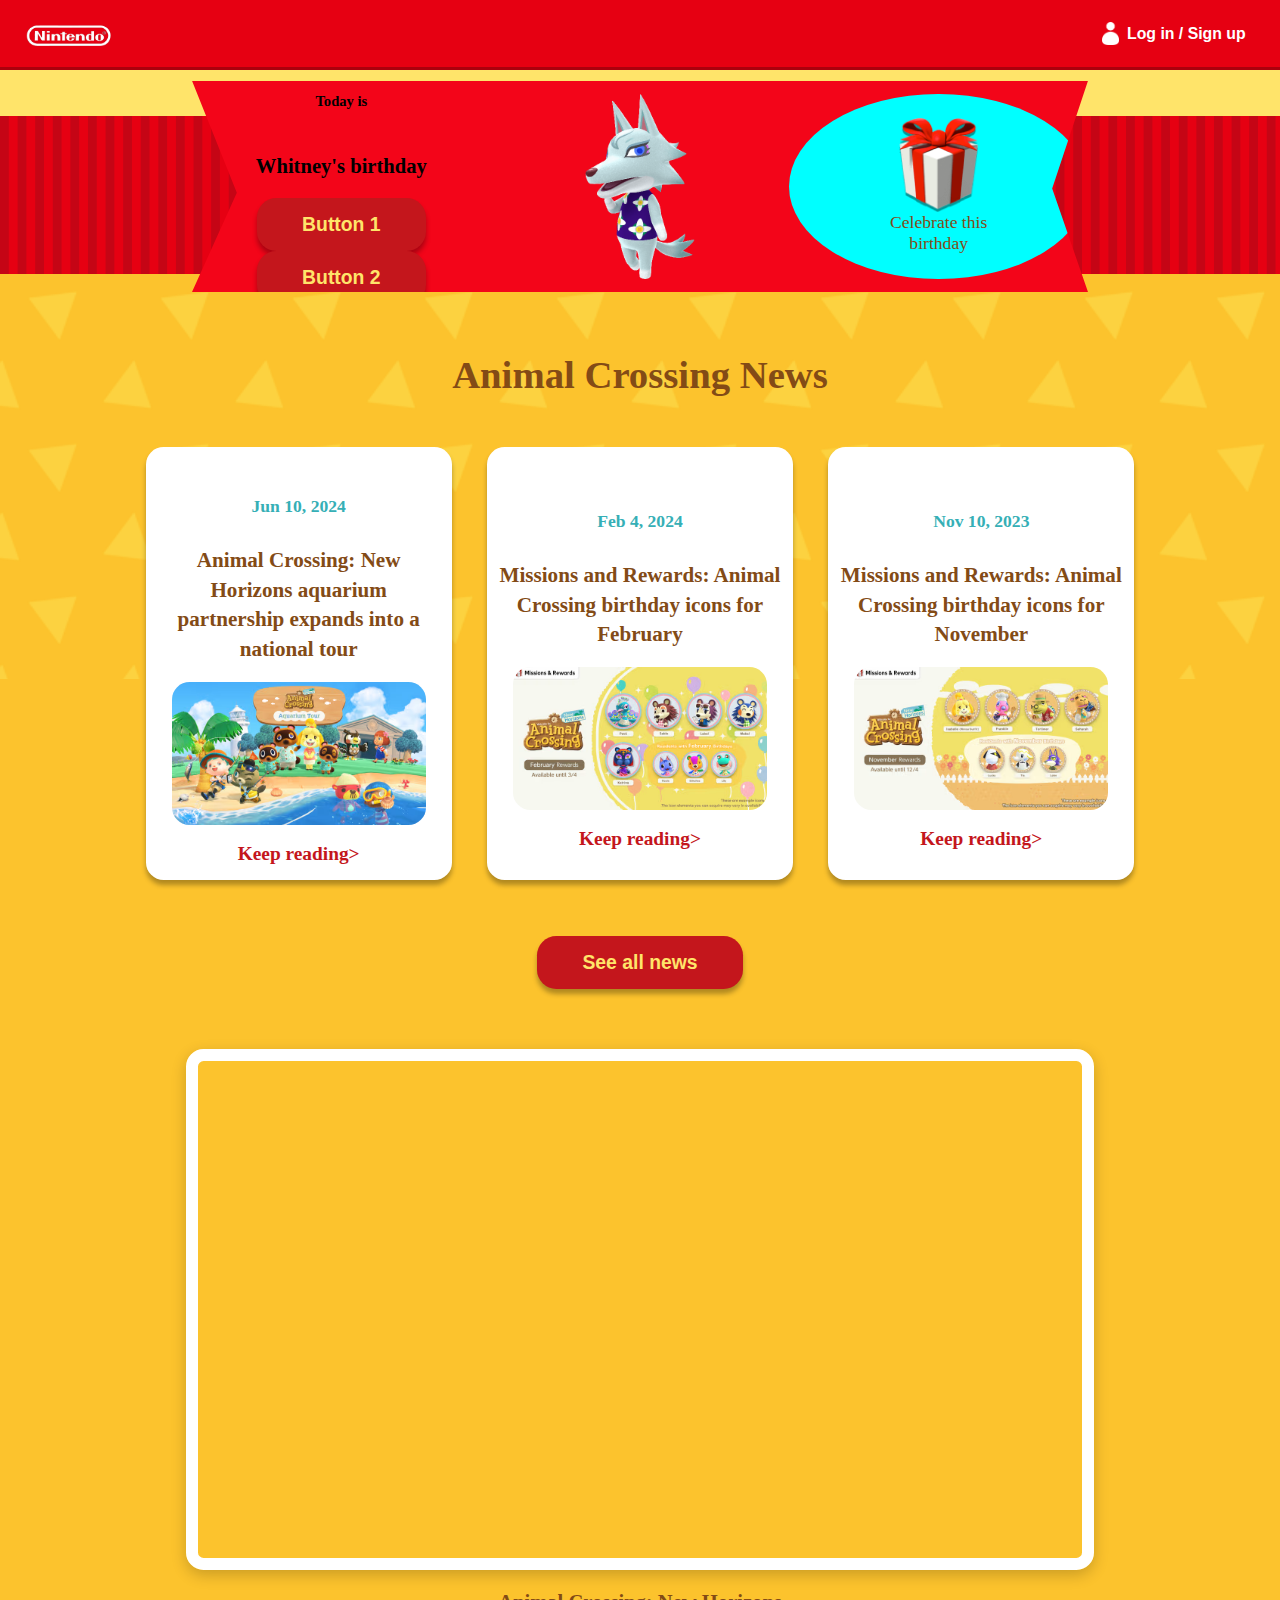
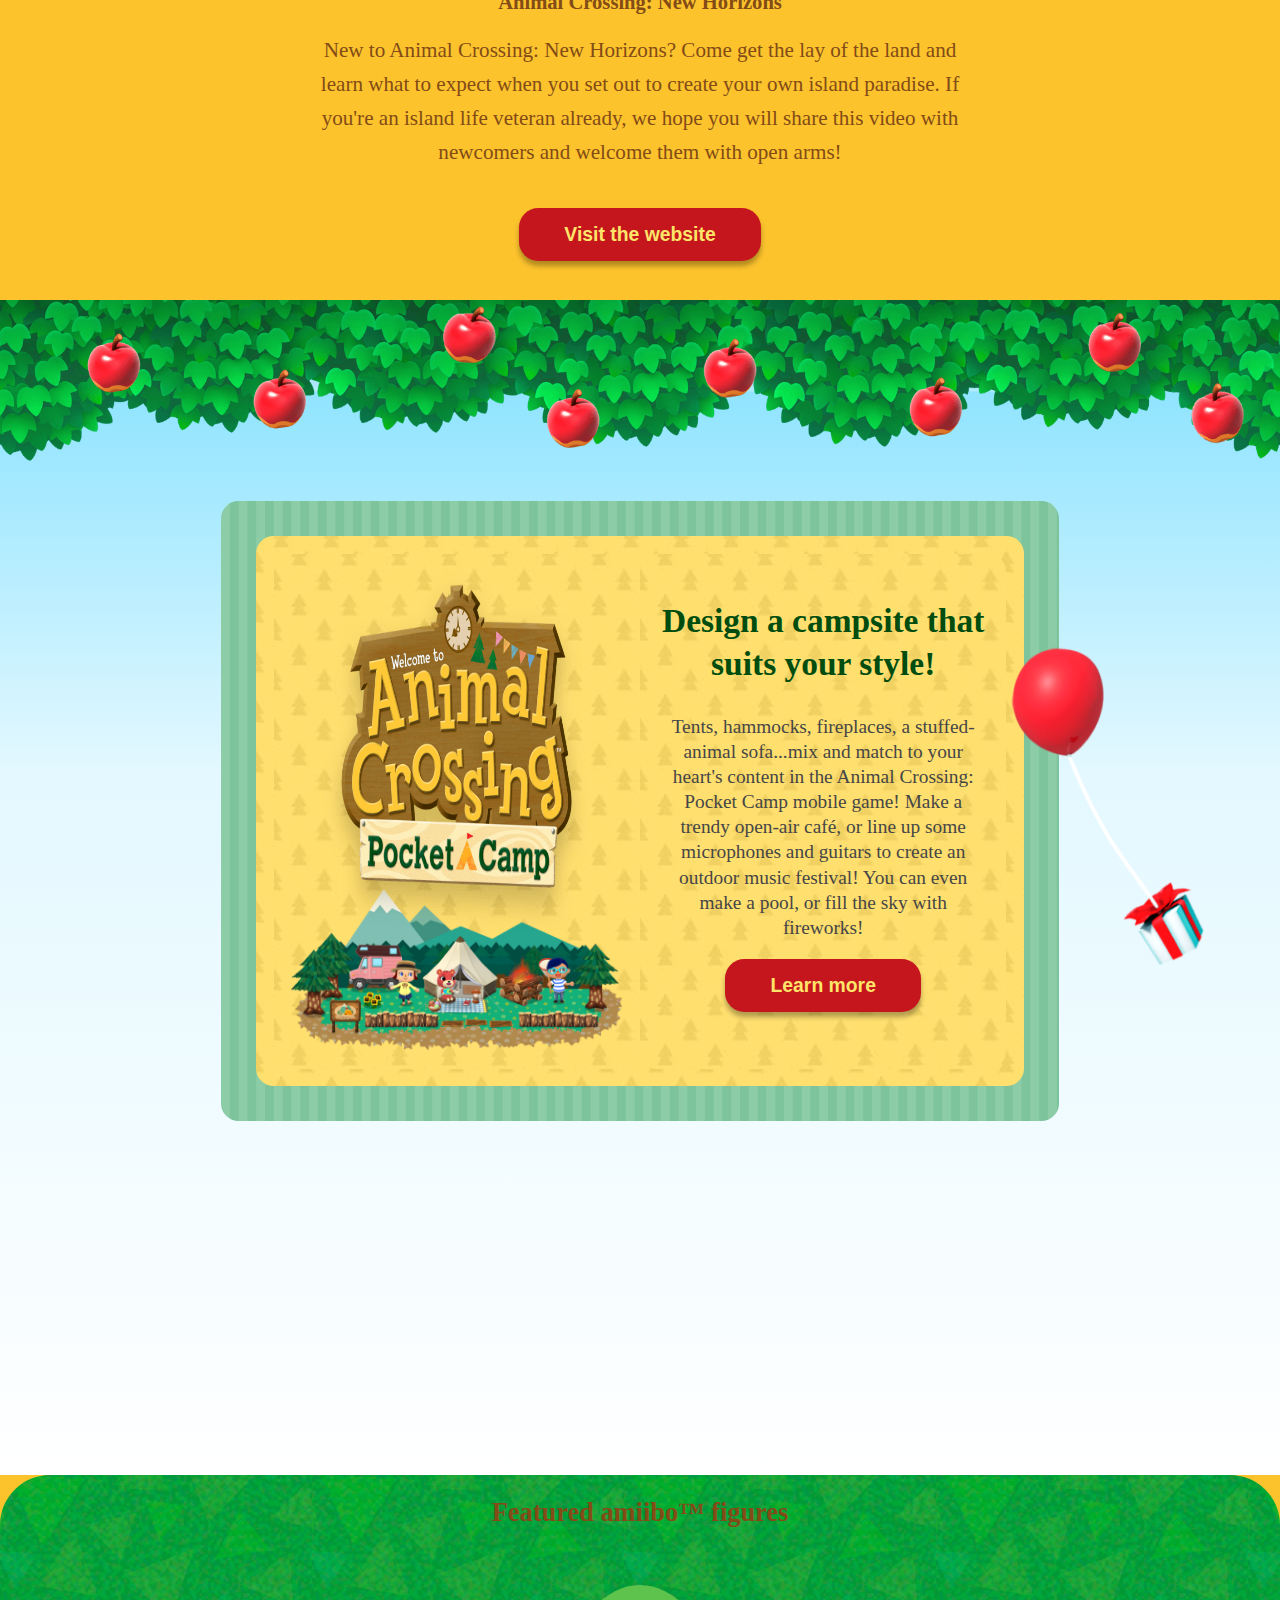
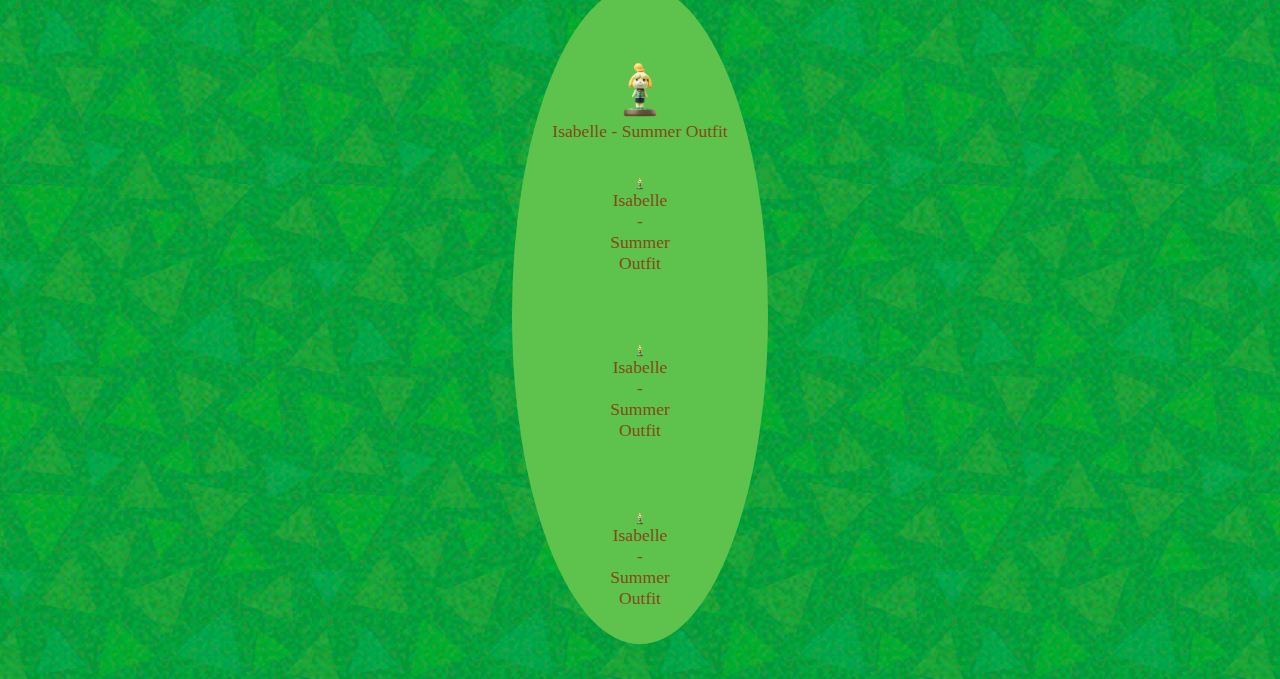
==== index.html @ 44de406f "d" ====
<!DOCTYPE html>
<html lang="en">
  <head>
    <meta charset="UTF-8" />
    <meta http-equiv="X-UA-Compatible" content="IE=edge" />
    <meta name="viewport" content="width=device-width, initial-scale=1.0" />
    <link rel="stylesheet" href="style.css" />
    <title>Animal Crossing</title>
  </head>
  <body>
    <header>
      <nav>
        <img src="Images/Nintendo-logo-white.png" alt="Nintendo logo" />
        <section>
          <img src="Images/profile.png" alt="Profile icon" />
          <a href="#">Log in / Sign up</a>
        </section>
      </nav>

      <div>
        <p>REDUCE MOTION</p>
      </div>
      <img src="Images/backgroundImage.png" alt="" />
    </header>
    <main>
      <section>
        <article>
          <section>
            <h5>Today is</h5>
            <h3>Whitney's birthday</h3>
            <div>
              <button>Button 1</button>
              <button>Button 2</button>
            </div>
          </section>
          <section>
            <img src="Images/wolfImage.png" alt="" />
          </section>
          <section>
            <img src="Images/birthday-giftbox_2x.png" alt="" />
            <p>Celebrate this birthday</p>
          </section>
        </article>
      </section>

      
      <section>
        <div><h2>Animal Crossing News</h2></div>
        <div>
          <article>
            <h5>Jun 10, 2024</h5>
            <p>Animal Crossing: New Horizons aquarium partnership expands into a national tour</p>
            <img src="Images/Aquarium.png" alt="" />
            <a href="#">Keep reading></a>
          </article>
          <article>
            <h5>Feb 4, 2024</h5>
            <p>Missions and Rewards: Animal Crossing birthday icons for February</p>
            <img src="Images/Missions_Rewards-Icons.png" alt="" />
            <a href="#">Keep reading></a>
          </article>
          <article>
            <h5>Nov 10, 2023</h5>
            <p>Missions and Rewards: Animal Crossing birthday icons for November</p>
            <img src="Images/MissionsRewards2.png" alt="" />
            <a href="#">Keep reading></a>
          </article>
        </div>
        <button>See all news</button>
      </section>

      <section>
        <iframe

          src="https://www.youtube.com/embed/TepsG9MkgHo"

        ></iframe>
        <h3>Animal Crossing: New Horizons</h3>
        <p>New to Animal Crossing: New Horizons? Come get the lay of the land and learn what to expect when you set out to create your own island paradise. If you're an island life veteran already, we hope you will share this video with newcomers and welcome them with open arms!</p>
        <button>Visit the website</button>
      </section>

      <section>
        <img src="Images/apple-border-top_2x.png" alt="">
        <article>
          <div>
            <div>
              <img src="Images/pocket-camp-logo-2x.png" alt="">
              <img src="Images/pocket-camp-art-2x.png" alt="">
            </div>
            <div>
              <h2>Design a campsite that suits your style!</h2>
              <p>Tents, hammocks, fireplaces, a stuffed-animal sofa...mix and match to your heart's content in the Animal Crossing: Pocket Camp mobile game! Make a trendy open-air café, or line up some microphones and guitars to create an outdoor music festival! You can even make a pool, or fill the sky with fireworks!</p>
              <button>Learn more</button>
            </div> 
          </div>
        </article>
        <img src="Images/char-balloon_2x.png" alt="">
      </section>

      <section>
        <h2>Featured amiibo™ figures</h2>
        <div>
            <div></div>
            <img src="Images/amiibo-isabelle_2x.png" alt="">
            <span>Isabelle - Summer Outfit</span>
            <div>
                <img src="Images/amiibo-isabelle_2x.png" alt="">
                <span>Isabelle - Summer Outfit</span>
            </div>
            <div>
                <img src="Images/amiibo-isabelle_2x.png" alt="">
                <span>Isabelle - Summer Outfit</span>
            </div>
            <div>
                <img src="Images/amiibo-isabelle_2x.png" alt="">
                <span>Isabelle - Summer Outfit</span>
            </div>
        </div>
      </section>
    </main>
    <footer></footer>
  </body>
</html>
---- style.css ----
body {
    padding: 0;
    margin: 0;
    font-family: 'Arvo', serif;
    font-size: 1.1em;
    color: #834b16;
    background-color: #fcc32d;
}

header {
    margin: 0;
    padding: 0;
    position: relative;
}

header img {
    width: 100vw;
    height: auto;
    margin: 0;
    padding: 0;
    display: block;
    z-index: 1;
}

nav {
    background-color: rgb(230, 0, 18);
    border-bottom: solid 0.2em rgb(172, 0, 13);
    box-sizing: border-box;
    height: 4em;
    display: flex;
    justify-content: space-between;
    align-items: center;
    padding: 1.5em;
}

nav section:first-of-type {
    display: flex;
    justify-content: end;
    align-items: center;
}

nav img {
    width: 7%;
}

nav section img {
    width: 4%;
}

nav section a {
    text-decoration: none;
    font-weight: bold;
    font-family: 'Lucida Sans', 'Lucida Sans Regular', 'Lucida Grande', 'Lucida Sans Unicode', Geneva, Verdana, sans-serif;
    font-size: 0.9em;
    color: white;
    padding: 0.5em;
}

p {
    margin: 0;
    padding: 0;
}

header div {
    background-color: #FFE46A;
    padding: 0.7em;
    display: flex;
    justify-content: center;
    align-items: center;
}

main {
    margin: 0;
    padding: 0;

}

button {
    background-color: #c4161c;
    color: #ffe46a;
    border-radius: 1em;
    padding: 15px 45px;
    font-size: 1.1em;
    font-weight: bold;
    border: none;
    box-shadow: 0 5px 5px 0 rgba(0, 0, 0, 0.3);
    display: block;
    margin: 2em auto;
    text-align: center;
}

button:hover {
    background-image: linear-gradient(to right, red, orange, yellow, green, blue, indigo, violet, red);
    animation:button-rainbow 2s linear infinite;
}

@keyframes button-rainbow {
    to {
      background-position:20vw;
    }
  }

main section:nth-of-type(1) {
    height: 11em;
    background-image: linear-gradient(to right, rgb(197, 5, 21) 50%, rgb(230, 0, 18) 50%);
    background-size: 1em 100%;
    z-index: 0;
}

main>section:nth-of-type(1) article:nth-of-type(1) {
    z-index: 4;
    height: 12em;
    width: 70%;
    background-color: rgb(243, 5, 25);
    clip-path: polygon(100% 0, 96% 51%, 100% 100%, 0 100%, 5% 53%, 0 0);
    margin: -2em auto 0 auto;
    display: flex;
    justify-content: space-between;
    align-items: center;
    position: relative;

}

article section {
    display: flex;
    flex-direction: column;
    flex: 1;
    justify-content: center;
    align-items: center;
    padding: 1em;
}

article section:nth-of-type(1) {
    background: none;
    color: black;
}

main > section:nth-of-type(1) article:nth-of-type(1) section:nth-of-type(1) button:nth-of-type(1) {
    margin: 0;
    
}

main > section:nth-of-type(1) article:nth-of-type(1) section:nth-of-type(1) button:nth-of-type(2) {
    margin: 0;

}

main > section:nth-of-type(1) article:nth-of-type(1) section:nth-of-type(1) button a {
    clip-path: polygon(100% 0, 2% 50%, 100% 100%);
    background-color: #fcc32d;
}

article section img:nth-child(1) {
    width: 70%;
    z-index: 255;
}

article section>img[src="Images/birthday-giftbox_2x.png"] {
    width: 30%;
    z-index: 6;
}

article section:has(> img[src="Images/birthday-giftbox_2x.png"]) {
    width: 10%;
    height: 150px;
    border-radius: 100%;
    background-color: aqua;
    display: flex;
    justify-content: center;
    align-items: center;
    padding: -4em 0 -1em 0;
}

article section>p {
    width: 40%;
    text-align: center;
}

main>section:nth-of-type(2) {
    background-image: url(Images/triangles-yellow.png);
    height: 23em;
    background-size: 15em;
    top: 0;
    width: 100%;
    background-color: #fcc32d;
    z-index: 7;
}

main>section:nth-of-type(2) h2 {
    margin-top: 0;
    padding-top: 2em;
    font-size: 2.2em;
    font-weight: bolder;
    display: flex;
    justify-content: center;
}


main>section:nth-of-type(2)>div:nth-of-type(2) {
    display: flex;
    flex-direction: row;
    justify-content: space-between;
    padding: 0 10%;
    width: 80%;
    z-index: 5;
    align-items: stretch;
}

main>section:nth-of-type(2)>div:nth-of-type(2) article {
    background-color: white;
    display: flex;
    flex-direction: column;
    justify-content: center;
    align-items: center;
    text-align: center;
    border-radius: 1em;
    padding: 20px 12px 15px;
    margin: 1em;
    width: 30%;
    flex-grow: 1;
    box-shadow: 0 5px 5px 0 rgba(0, 0, 0, 0.3);

}

main>section:nth-of-type(2)>div:nth-of-type(2) article h5 {
    color: #36afb6;
    font-size: 1em;
}

main>section:nth-of-type(2)>div:nth-of-type(2) article p {
    font-size: 1.2em;
    line-height: 1.4;
    font-weight: bolder;
}

main>section:nth-of-type(2)>div:nth-of-type(2) article img {
    border-radius: 1em;
    margin: 1em;
    width: 90%;
}

main>section:nth-of-type(2)>div:nth-of-type(2) article a {
    text-decoration: none;
    color: #c4161c;
    font-size: 1.1em;
    font-weight: bold;
}

main>section:nth-of-type(2)>div:nth-of-type(2) article:hover {
    outline: 0.3em solid #c4161c;
    transform: scale(1.05);
}

main>section:nth-of-type(3) {
    display: flex;
    margin: 21em auto 0 auto;
    text-align: center;
    flex-direction: column;
    align-items: center;
    width: 52%;
}


iframe {
    display: block;
    box-shadow: 0px 5px 15px rgba(0, 0, 0, 0.2);
    border: 0.7em solid white;
    border-radius: 1em;
    width: 50.2em;
    height: 28.25em;
}

main>section:nth-of-type(3) p {
    font-size: 1.2em;
    line-height: 1.6;
}



img[src="Images/apple-border-top_2x.png"] {

    width: 100%;
    height: auto;
}

main>section:nth-of-type(4) {
    position: relative;
    background: rgb(124,223,255);
    background: linear-gradient(rgba(124,223,255,1) 0%, rgba(227,248,255,1)40%, rgba(255,255,255,1) 100%);
}


main>section:nth-of-type(4) article {
    display: flex;
    width: 60%; 
    background-image: linear-gradient(to right, #8ccca6 50%, #7dc49c 50%);
    background-size: 1em;
    align-items: center;
    margin: 2em auto; 
    padding: 2em; 
    border-radius: 1em; 
    z-index: 3;
}


main>section:nth-of-type(4) article img:nth-of-type(1) {
    width: 80%;
    height: 80%;
    z-index: 7;
}

main>section:nth-of-type(4) article img:nth-of-type(2) {
    margin-top: -2.5em;
    width: 100%;
    z-index: 5;
}

main>section:nth-of-type(4) article div {
    display: flex; 
    justify-content: space-between;
    background-image: url(Images/pattern-trees.jpg);
    width: 99.5%;
    border-radius: 1em;
    padding: 1em;
    
}

main>section:nth-of-type(4) article div > div {
    display: flex; 
    flex-direction: column; 
    justify-content: center; 
    align-items: center;
    width: 48%; 
    padding: 1em;
    text-align: center;
    line-height: 1.3;
}


main>section:nth-of-type(4) article div button {
    margin-top: 1em; 
}

main>section:nth-of-type(4) article div h2 {
    color: #004d0f;
    font-size: 1.9em;
    font-weight: 1200;
}

main>section:nth-of-type(4) article div p {
    color: #464646;
    font-size: 1.1em;
}

img[src="Images/char-balloon_2x.png"] {
    width: 15%;
    display: block;
    margin-left: auto; 
    transform: translateX(-40%) translateY(-160%); 
    z-index: 255;
}


main>section:nth-of-type(5) {
    background-image: url(Images/green-triangles.png);
    border-top-left-radius: 50px;
    border-top-right-radius: 50px;
    background-color: #01A623;
    display: flex;
    flex-direction: column;
    align-items: center;
    text-align: center;
    
}

main > section:nth-of-type(5) img {
    width: 20%; 
}


main>section:nth-of-type(5) div {
    display: flex;
    flex-direction: row;
    margin: 2em;
}

main>section:nth-of-type(5) div  {
    display: flex;
    flex-direction: column;
    background-color: #5ec34d;
    align-items: center;
    border-radius: 100%;
    padding: -20em;
    width: 20%;
}

main>section:nth-of-type(5) > div:nth-of-type(2) {
    background-color: #5ec34d;
    width: 20%;
}
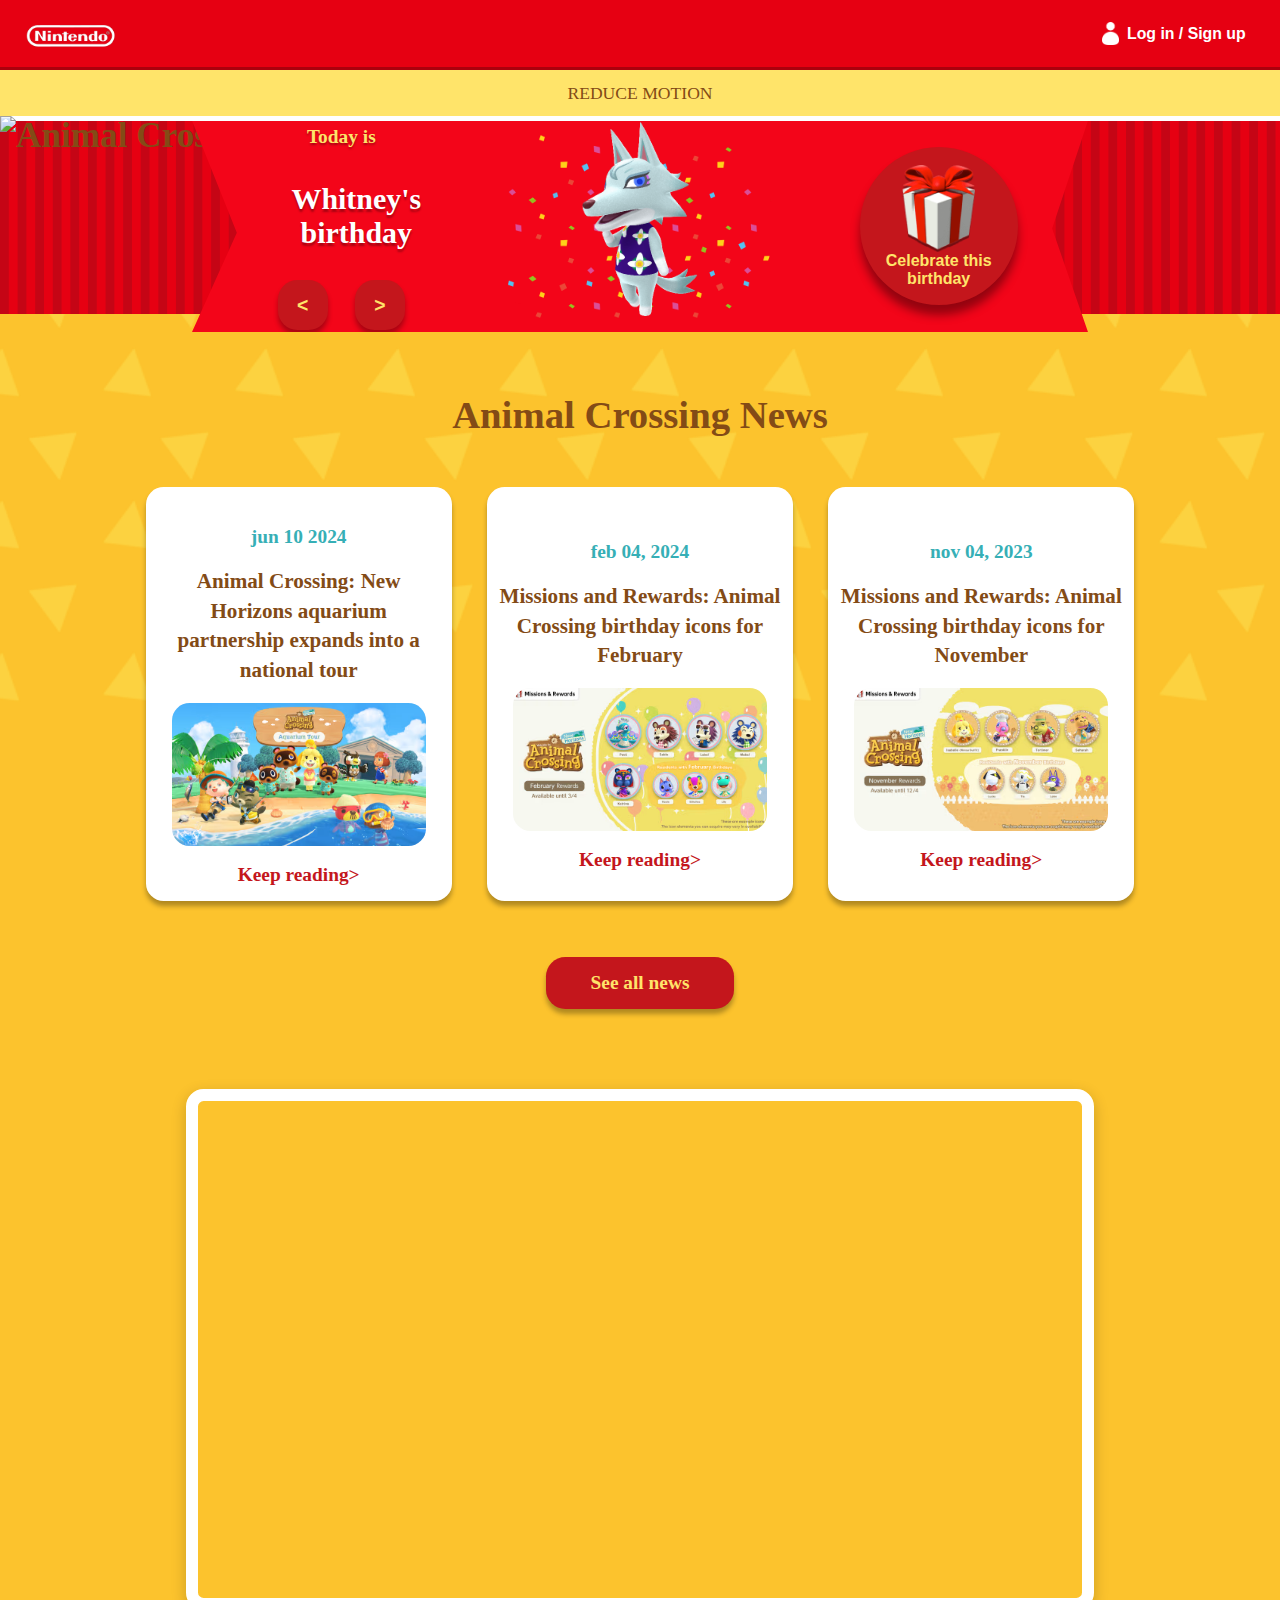
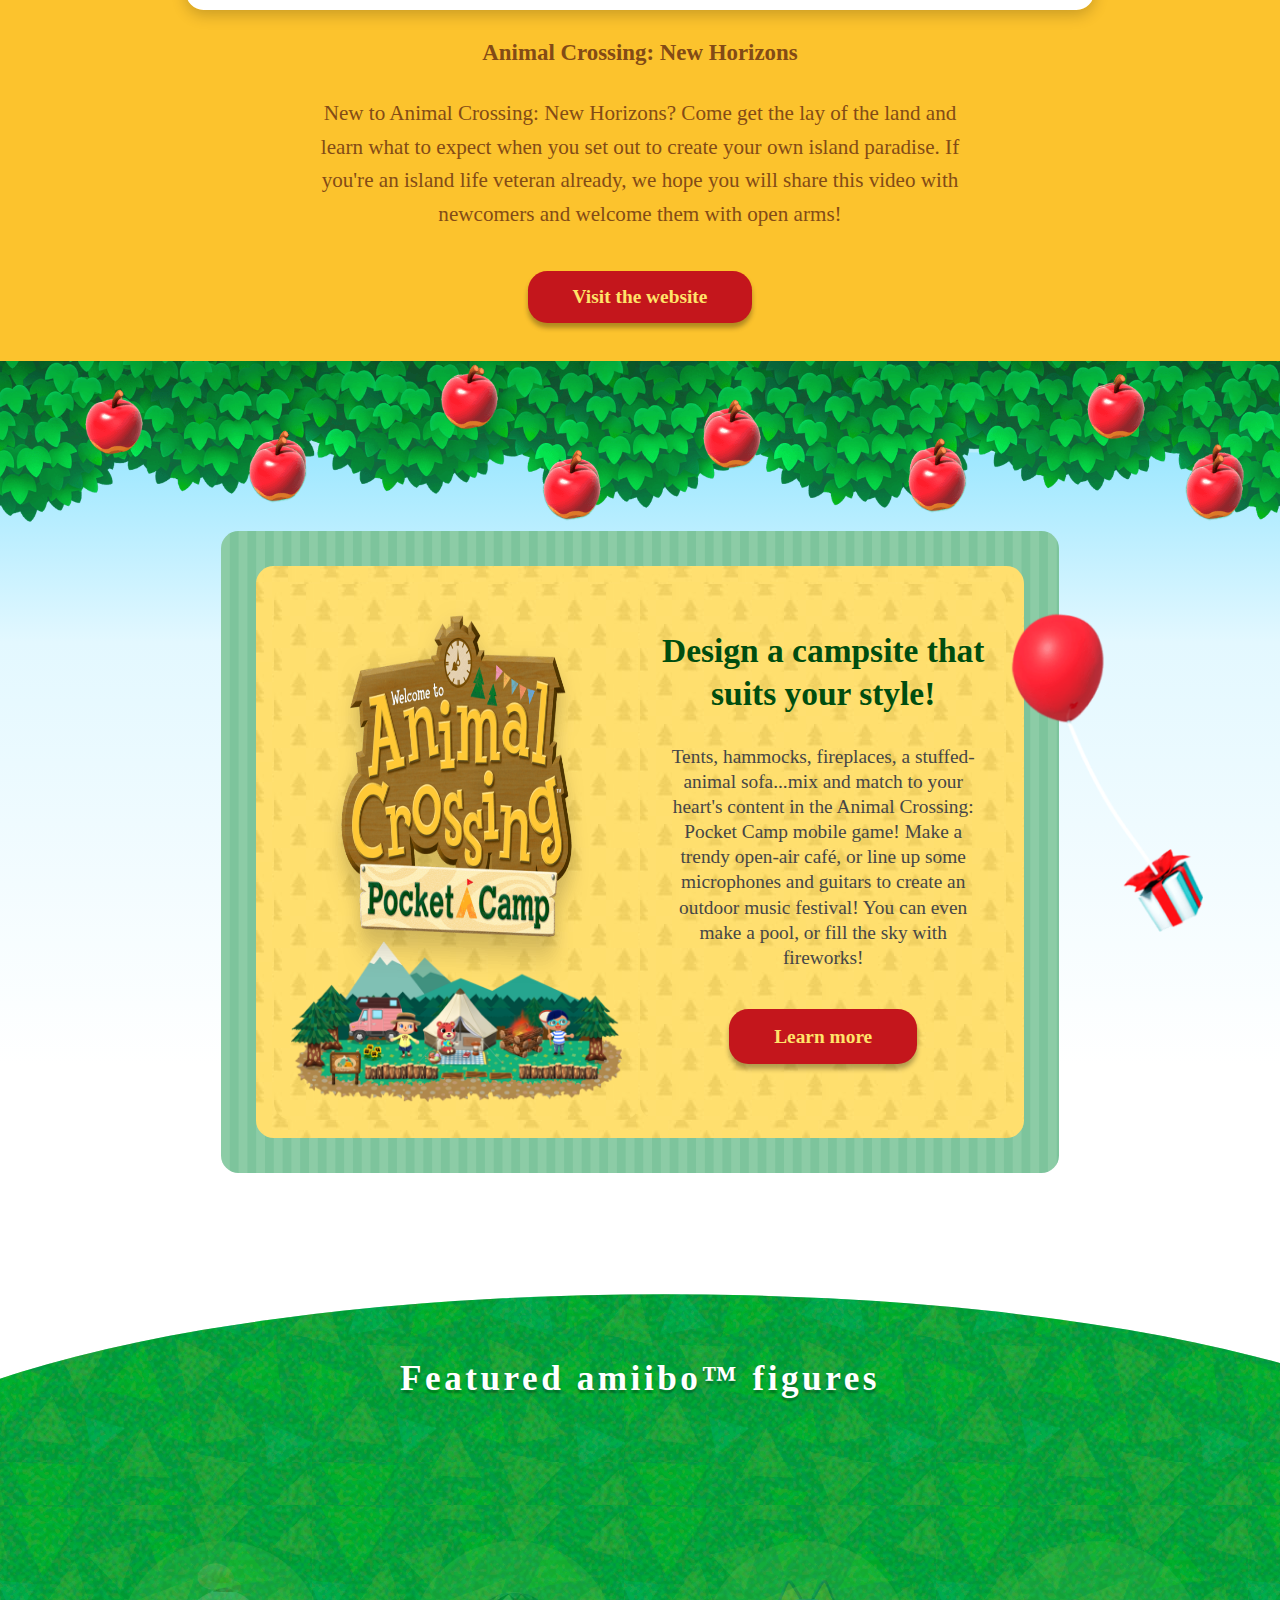
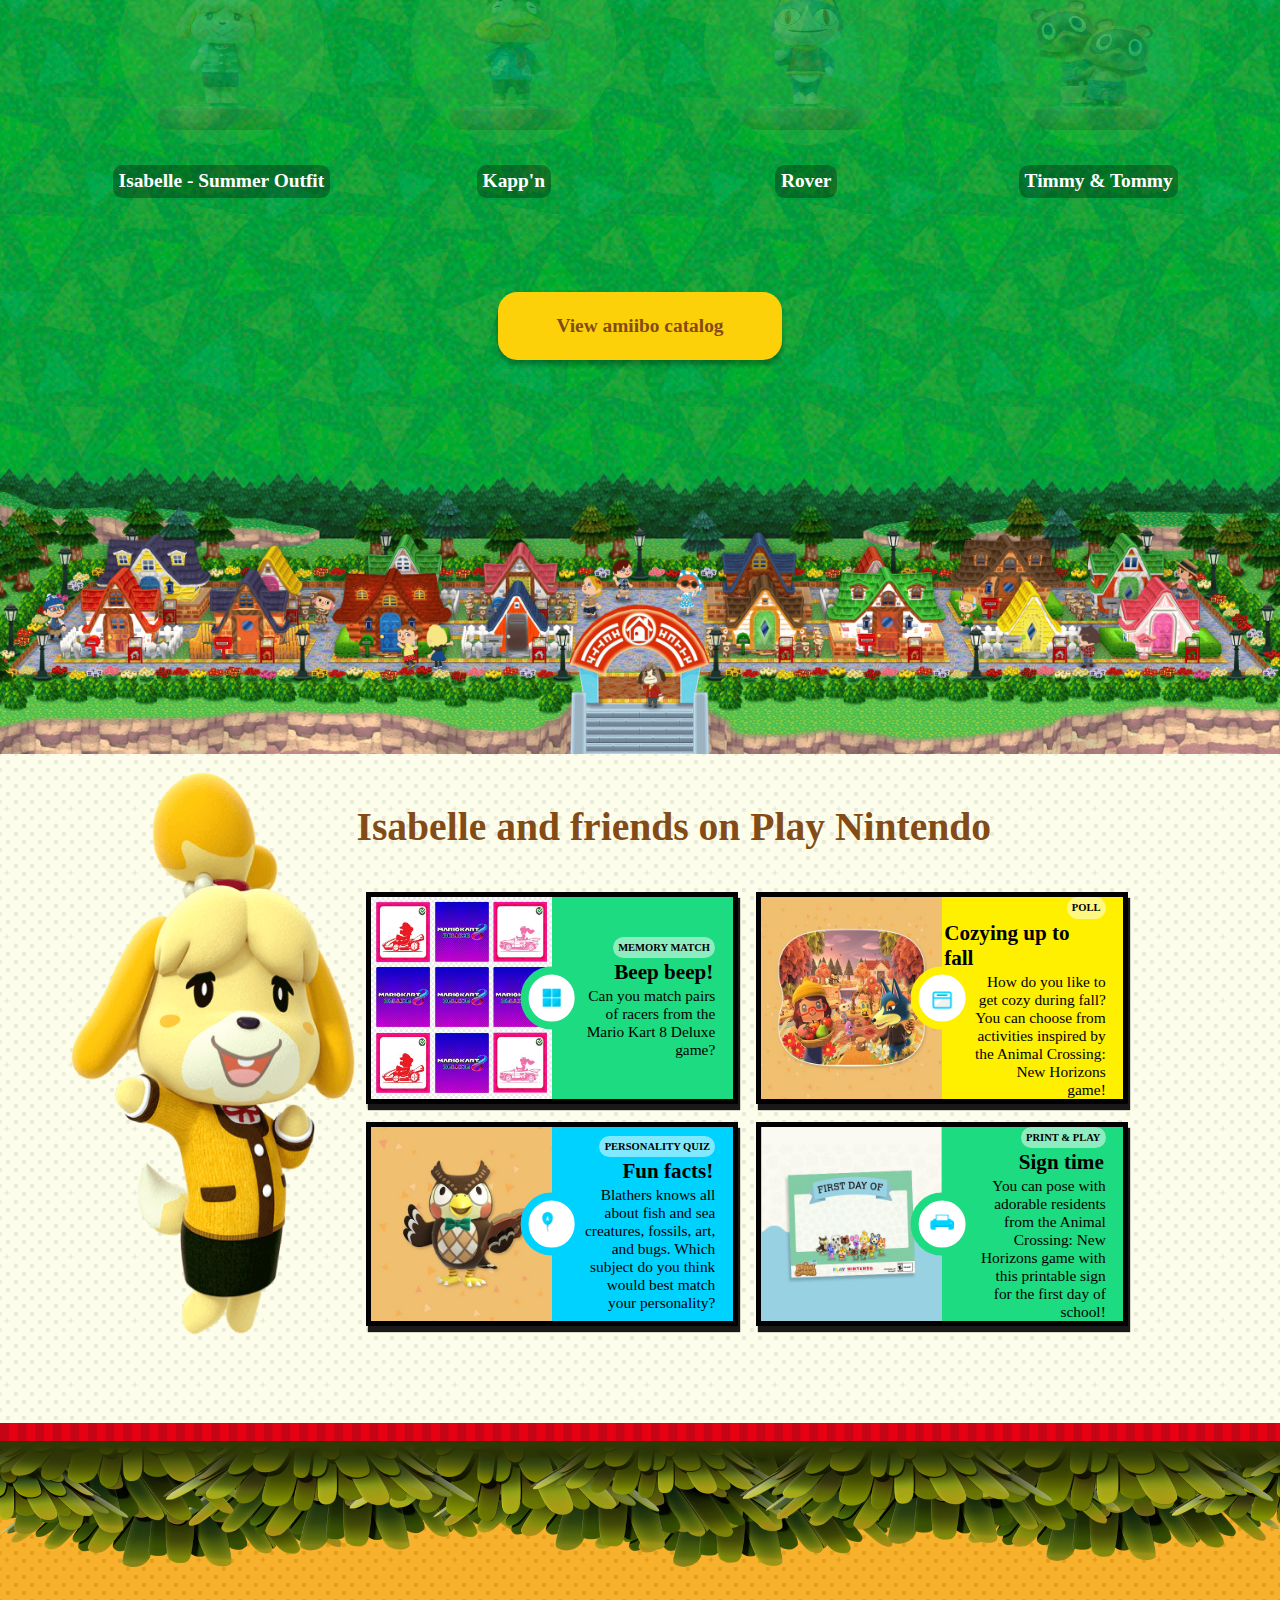
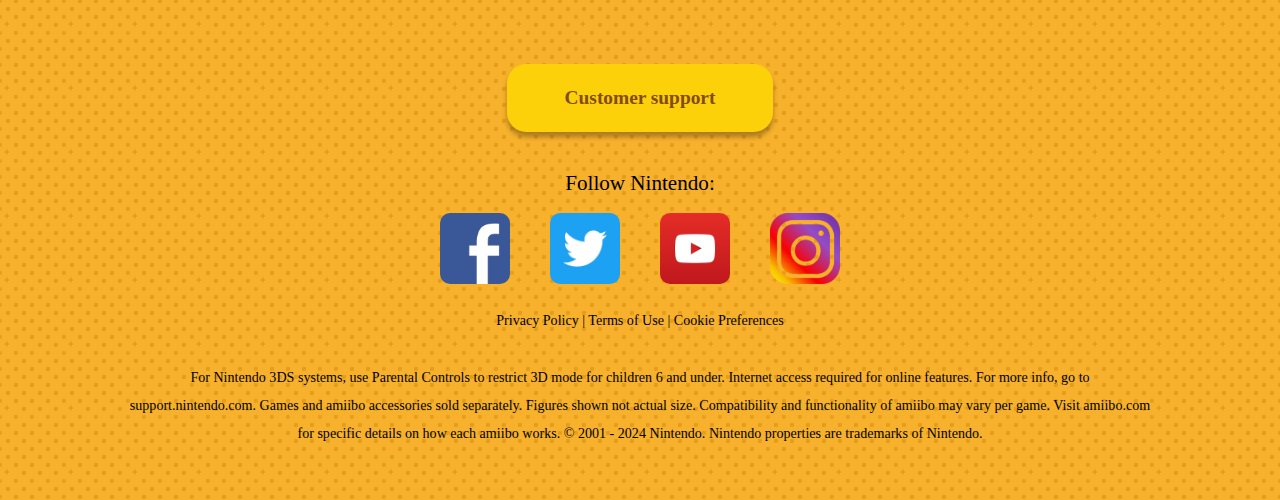
==== commit ebd17083: "s" ====
--- a/index.html
+++ b/index.html
@@ -7,21 +7,22 @@
     <link rel="stylesheet" href="style.css" />
     <title>Animal Crossing</title>
   </head>
-  <body>
+  <body class="home">
     <header>
       <nav>
-        <img src="Images/Nintendo-logo-white.png" alt="Nintendo logo" />
+        <img src="Images/Nintendo-logo-white.png" alt="Nintendo logo in wit" />
         <section>
-          <img src="Images/profile.png" alt="Profile icon" />
-          <a href="#">Log in / Sign up</a>
+          <img src="Images/profile.png" alt="Profielicoon" />
+          <a href="news.html">Log in / Sign up</a>
         </section>
       </nav>
 
       <div>
         <p>REDUCE MOTION</p>
       </div>
-      <img src="Images/backgroundImage.png" alt="" />
+      <h1><img src="Images/backgroundImage.png" alt="Animal Crossing" /></h1>
     </header>
+
     <main>
       <section>
         <article>
@@ -29,96 +30,300 @@
             <h5>Today is</h5>
             <h3>Whitney's birthday</h3>
             <div>
-              <button>Button 1</button>
-              <button>Button 2</button>
+              <button>&lt;</button>
+              <button>></button>
             </div>
           </section>
           <section>
-            <img src="Images/wolfImage.png" alt="" />
+            <img src="Images/confetti_2x.png" alt="Feestconfetti" />
+            <img src="Images/wolfImage.png" alt="Afbeelding van een wolf" />
           </section>
+
           <section>
-            <img src="Images/birthday-giftbox_2x.png" alt="" />
-            <p>Celebrate this birthday</p>
+            <button
+              onclick="document.getElementById('confetti').style.display='block';"
+            >
+              <img src="Images/birthday-giftbox_2x.png" alt="" />
+              <span>Celebrate this birthday</span>
+            </button>
           </section>
         </article>
       </section>
 
-      
+      <div id="confetti">
+        <img src="Images/confetti_2x.png" alt="Feestconfetti" />
+      </div>
+
       <section>
         <div><h2>Animal Crossing News</h2></div>
         <div>
           <article>
-            <h5>Jun 10, 2024</h5>
-            <p>Animal Crossing: New Horizons aquarium partnership expands into a national tour</p>
-            <img src="Images/Aquarium.png" alt="" />
-            <a href="#">Keep reading></a>
+            <time datetime="2024-06-10">jun 10 2024</time>
+            <p>
+              Animal Crossing: New Horizons aquarium partnership expands into a
+              national tour
+            </p>
+            <img
+              src="Images/Aquarium.png"
+              alt="Afbeelding van het Animal Crossing aquarium"
+            />
+            <a href="news.html" aria-label="lees meer over">Keep reading></a>
           </article>
           <article>
-            <h5>Feb 4, 2024</h5>
-            <p>Missions and Rewards: Animal Crossing birthday icons for February</p>
-            <img src="Images/Missions_Rewards-Icons.png" alt="" />
-            <a href="#">Keep reading></a>
+            <time datetime="2024-02-04">feb 04, 2024</time>
+            <p>
+              Missions and Rewards: Animal Crossing birthday icons for February
+            </p>
+            <img
+              src="Images/Missions_Rewards-Icons.png"
+              alt="Animal Crossing verjaardagspictogrammen voor februari"
+            />
+            <a href="news.html">Keep reading></a>
           </article>
           <article>
-            <h5>Nov 10, 2023</h5>
-            <p>Missions and Rewards: Animal Crossing birthday icons for November</p>
-            <img src="Images/MissionsRewards2.png" alt="" />
-            <a href="#">Keep reading></a>
+            <time datetime="2023-11-04">nov 04, 2023</time>
+            <p>
+              Missions and Rewards: Animal Crossing birthday icons for November
+            </p>
+            <img
+              src="Images/MissionsRewards2.png"
+              alt="Animal Crossing verjaardagspictogrammen voor november"
+            />
+            <a href="news.html">Keep reading></a>
           </article>
         </div>
-        <button>See all news</button>
-      </section>
-
-      <section>
-        <iframe
-
-          src="https://www.youtube.com/embed/TepsG9MkgHo"
-
-        ></iframe>
-        <h3>Animal Crossing: New Horizons</h3>
-        <p>New to Animal Crossing: New Horizons? Come get the lay of the land and learn what to expect when you set out to create your own island paradise. If you're an island life veteran already, we hope you will share this video with newcomers and welcome them with open arms!</p>
-        <button>Visit the website</button>
-      </section>
-
-      <section>
-        <img src="Images/apple-border-top_2x.png" alt="">
+        <div>
+          <a href="news.html" class="button">See all news</a>
+        </div>
+      </section>
+
+      <section>
+        <article>
+          <iframe
+            src="https://www.youtube.com/embed/TepsG9MkgHo"
+            title="YouTube video over Animal Crossing: New Horizons"
+          ></iframe>
+          <h4>Animal Crossing: New Horizons</h4>
+          <p>
+            New to Animal Crossing: New Horizons? Come get the lay of the land
+            and learn what to expect when you set out to create your own island
+            paradise. If you're an island life veteran already, we hope you will
+            share this video with newcomers and welcome them with open arms!
+          </p>
+          <a href="news.html" class="button">Visit the website</a>
+        </article>
+      </section>
+
+      <div></div>
+
+      <section>
+        <div>
+          <img
+            src="Images/apple-border-top_2x.png"
+            alt="Afbeelding van appels"
+          />
+          <img src="Images/apple_2.png" alt="Afbeelding van appels" />
+          <img src="Images/apple_2.png" alt="Afbeelding van appels" />
+          <img src="Images/apple_2.png" alt="Afbeelding van appels" />
+          <img src="Images/apple_2.png" alt="Afbeelding van appels" />
+          <img src="Images/apple_2.png" alt="Afbeelding van appels" />
+          <img src="Images/apple_2.png" alt="Afbeelding van appels" />
+          <img src="Images/apple_2.png" alt="Afbeelding van appels" />
+          <img src="Images/apple_2.png" alt="Afbeelding van appels" />
+        </div>
         <article>
           <div>
             <div>
-              <img src="Images/pocket-camp-logo-2x.png" alt="">
-              <img src="Images/pocket-camp-art-2x.png" alt="">
+              <img
+                src="Images/pocket-camp-logo-2x.png"
+                alt="Pocket Camp logo"
+              />
+              <img
+                src="Images/pocket-camp-art-2x.png"
+                alt="Afbeelding van Pocket Camp met verschillende ontwerpen"
+              />
             </div>
             <div>
               <h2>Design a campsite that suits your style!</h2>
-              <p>Tents, hammocks, fireplaces, a stuffed-animal sofa...mix and match to your heart's content in the Animal Crossing: Pocket Camp mobile game! Make a trendy open-air café, or line up some microphones and guitars to create an outdoor music festival! You can even make a pool, or fill the sky with fireworks!</p>
-              <button>Learn more</button>
-            </div> 
+              <p>
+                Tents, hammocks, fireplaces, a stuffed-animal sofa...mix and
+                match to your heart's content in the Animal Crossing: Pocket
+                Camp mobile game! Make a trendy open-air café, or line up some
+                microphones and guitars to create an outdoor music festival! You
+                can even make a pool, or fill the sky with fireworks!
+              </p>
+              <a href="news.html" class="button">Learn more</a>
+            </div>
           </div>
         </article>
-        <img src="Images/char-balloon_2x.png" alt="">
-      </section>
-
-      <section>
+        <img
+          src="Images/char-balloon_2x.png"
+          alt="Afbeelding van een personage met een ballon"
+        />
+      </section>
+
+      <div></div>
+      <section>
+        <div>
+          <ul>
+            <li>
+              <img
+                src="Images/amiibo-isabelle_2x.png"
+                alt="Amiibo figuur van Isabelle in zomerkleding"
+              />
+              <span>Isabelle - Summer Outfit</span>
+            </li>
+            <li>
+              <img
+                src="Images/amiibo-kapn_2x.png"
+                alt="Amiibo figuur van Kapp'n"
+              />
+              <span>Kapp'n</span>
+            </li>
+            <li>
+              <img
+                src="Images/amiibo-rover_2x.png"
+                alt="Amiibo figuur van Rover"
+              />
+              <span>Rover</span>
+            </li>
+            <li>
+              <img
+                src="Images/amiibo-timmytommy_2x.png"
+                alt="Amiibo figuur van Timmy en Tommy"
+              />
+              <span>Timmy & Tommy</span>
+            </li>
+          </ul>
+        </div>
+
         <h2>Featured amiibo™ figures</h2>
-        <div>
-            <div></div>
-            <img src="Images/amiibo-isabelle_2x.png" alt="">
-            <span>Isabelle - Summer Outfit</span>
-            <div>
-                <img src="Images/amiibo-isabelle_2x.png" alt="">
-                <span>Isabelle - Summer Outfit</span>
-            </div>
-            <div>
-                <img src="Images/amiibo-isabelle_2x.png" alt="">
-                <span>Isabelle - Summer Outfit</span>
-            </div>
-            <div>
-                <img src="Images/amiibo-isabelle_2x.png" alt="">
-                <span>Isabelle - Summer Outfit</span>
-            </div>
+
+        <a href="news.html" class="button">View amiibo catalog</a>
+
+        <img
+          src="Images/town-footer_2x.png"
+          alt="Afbeelding van de stad footer"
+        />
+      </section>
+
+      <section>
+        <img src="Images/char-isabelle_2x.png" alt="Afbeelding van Isabelle" />
+        <div>
+          <h2>Isabelle and friends on Play Nintendo</h2>
+          <div>
+            <article>
+              <img
+                src="Images/PLAY-6590-MK8DX-MM_1x1_v02_93y2e5M.a4c39dd8.jpg"
+                alt="Afbeelding voor het spel Memory Match"
+              />
+              <img src="Images/icon-match_1.e81c618432d3.png" alt="" />
+              <div>
+                <span>MEMORY MATCH</span>
+                <h4>Beep beep!</h4>
+                <p>
+                  Can you match pairs of racers from the Mario Kart 8 Deluxe
+                  game?
+                </p>
+              </div>
+            </article>
+
+            <article>
+              <img
+                src="Images/PLAY-6588-ACNH-Fall-Poll_1x1_v01.a25bebd1.jpg"
+                alt="Afbeelding voor de poll over herfstactiviteiten"
+              />
+              <img src="Images/icon-poll_1.96a4af5f2080.png" alt="" />
+              <div>
+                <span>POLL</span>
+                <h4>Cozying up to fall</h4>
+                <p>
+                  How do you like to get cozy during fall? You can choose from
+                  activities inspired by the Animal Crossing: New Horizons game!
+                </p>
+              </div>
+            </article>
+
+            <article>
+              <img
+                src="Images/PLAY-6573-B2S2024-PQ_1x1_v01.a25bebd1.jpg"
+                alt="Afbeelding voor de persoonlijkheidsquiz"
+              />
+              <img src="Images/icon-p-quiz_1.2adb910d4fe7.png" alt="" />
+              <div>
+                <span>PERSONALITY QUIZ</span>
+                <h4>Fun facts!</h4>
+                <p>
+                  Blathers knows all about fish and sea creatures, fossils, art,
+                  and bugs. Which subject do you think would best match your
+                  personality?
+                </p>
+              </div>
+            </article>
+
+            <article>
+              <img
+                src="Images/PlayNintendo_ACNH_FirstDayofSchoolSign_1x1.a25bebd1.png"
+                alt="Afbeelding voor de printable sign voor de eerste schooldag"
+              />
+              <img src="Images/icon-print_1.88513aff49b9.png" alt="" />
+              <div>
+                <span>PRINT & PLAY</span>
+                <h4>Sign time</h4>
+                <p>
+                  You can pose with adorable residents from the Animal Crossing:
+                  New Horizons game with this printable sign for the first day
+                  of school!
+                </p>
+              </div>
+            </article>
+          </div>
         </div>
       </section>
     </main>
-    <footer></footer>
+
+    <footer>
+      <div></div>
+
+      <section>
+        <img
+          src="Images/fir-tree-border-2x.png"
+          alt="Afbeelding van een dennenboomrand"
+        />
+
+        <a href="news.html" class="button">Customer support</a>
+
+        <span>Follow Nintendo:</span>
+        <div>
+          <img
+            src="Images/facebook-transparent-logo-400x400.png"
+            alt="Facebook logo"
+          />
+          <img
+            src="Images/twitter-icon-square-logo-108D17D373-seeklogo.com.png"
+            alt="Twitter logo"
+          />
+          <img
+            src="Images/youtube-square-logo-3F9D037665-seeklogo.com.png"
+            alt="YouTube logo"
+          />
+          <img
+            src="Images/instagram-logo-png-transparent-background.png"
+            alt="Instagram logo"
+          />
+        </div>
+
+        <p>
+          Privacy Policy | Terms of Use | Cookie Preferences <br /><br />
+          For Nintendo 3DS systems, use Parental Controls to restrict 3D mode
+          for children 6 and under. Internet access required for online
+          features. For more info, go to support.nintendo.com. Games and amiibo
+          accessories sold separately. Figures shown not actual size.
+          Compatibility and functionality of amiibo may vary per game. Visit
+          amiibo.com for specific details on how each amiibo works. © 2001 -
+          2024 Nintendo. Nintendo properties are trademarks of Nintendo.
+        </p>
+      </section>
+    </footer>
   </body>
 </html>
--- a/style.css
+++ b/style.css
@@ -1,81 +1,35 @@
+/**********************/
+/* alegmeen */
+/**********************/
+
+
+*::selection {
+
+    background-color: pink;
+    color: black;
+}
+
+*:focus {
+    background-color: rgb(231, 209, 238);
+    color: black;
+    
+}
+
 body {
     padding: 0;
     margin: 0;
-    font-family: 'Arvo', serif;
+    font-family: 'Arvo', georgia, ;
     font-size: 1.1em;
     color: #834b16;
-    background-color: #fcc32d;
-}
-
-header {
-    margin: 0;
-    padding: 0;
-    position: relative;
-}
-
-header img {
-    width: 100vw;
-    height: auto;
-    margin: 0;
-    padding: 0;
-    display: block;
-    z-index: 1;
-}
-
-nav {
-    background-color: rgb(230, 0, 18);
-    border-bottom: solid 0.2em rgb(172, 0, 13);
-    box-sizing: border-box;
-    height: 4em;
-    display: flex;
-    justify-content: space-between;
-    align-items: center;
-    padding: 1.5em;
-}
-
-nav section:first-of-type {
-    display: flex;
-    justify-content: end;
-    align-items: center;
-}
-
-nav img {
-    width: 7%;
-}
-
-nav section img {
-    width: 4%;
-}
-
-nav section a {
-    text-decoration: none;
-    font-weight: bold;
-    font-family: 'Lucida Sans', 'Lucida Sans Regular', 'Lucida Grande', 'Lucida Sans Unicode', Geneva, Verdana, sans-serif;
-    font-size: 0.9em;
-    color: white;
-    padding: 0.5em;
-}
+}
+
 
 p {
     margin: 0;
     padding: 0;
 }
 
-header div {
-    background-color: #FFE46A;
-    padding: 0.7em;
-    display: flex;
-    justify-content: center;
-    align-items: center;
-}
-
-main {
-    margin: 0;
-    padding: 0;
-
-}
-
-button {
+a[class="button"] {
     background-color: #c4161c;
     color: #ffe46a;
     border-radius: 1em;
@@ -84,30 +38,118 @@
     font-weight: bold;
     border: none;
     box-shadow: 0 5px 5px 0 rgba(0, 0, 0, 0.3);
-    display: block;
     margin: 2em auto;
     text-align: center;
-}
-
-button:hover {
+    text-decoration: none;
+}
+
+a[class="button"]:hover {
     background-image: linear-gradient(to right, red, orange, yellow, green, blue, indigo, violet, red);
-    animation:button-rainbow 2s linear infinite;
+    animation: button-rainbow 2s linear infinite;
+    cursor: pointer;
 }
 
 @keyframes button-rainbow {
     to {
-      background-position:20vw;
-    }
-  }
-
-main section:nth-of-type(1) {
+        background-position: 20vw;
+    }
+}
+
+
+
+/**********************/
+/* navbar en header */
+/**********************/
+
+header {
+    margin: 0;
+    padding: 0;
+    position: relative;
+}
+
+header h1 img{
+    width: 100%;
+    height: auto;
+    display: block;
+    z-index: 1;
+}
+
+header h1 {
+    margin: 0;
+    padding: 0;
+}
+
+header div {
+    background-color: #FFE46A;
+    padding: 0.7em;
+    display: flex;
+    justify-content: center;
+    align-items: center;
+}
+
+nav {
+    background-color: rgb(230, 0, 18);
+    border-bottom: solid 0.2em rgb(172, 0, 13);
+    box-sizing: border-box;
+    height: 4em;
+    display: flex;
+    justify-content: space-between;
+    align-items: center;
+    padding: 1.5em;
+}
+
+nav section:first-of-type {
+    display: flex;
+    justify-content: end;
+    align-items: center;
+}
+
+nav img {
+    width: 7vw;
+}
+
+nav section img {
+    width: 4%;
+}
+
+nav section a {
+    text-decoration: none;
+    font-weight: bold;
+    font-family: 'Lucida Sans', 'Lucida Sans Regular', 'Lucida Grande', 'Lucida Sans Unicode', Geneva, Verdana, sans-serif;
+    font-size: 0.9em;
+    color: white;
+    padding: 0.5em;
+}
+
+
+
+
+/**********************/
+/* inhoud home pagina */
+/**********************/
+main {
+    margin: 0;
+    padding: 0;
+
+}
+
+
+/**********************/
+/* inhoud eerste section */
+/**********************/
+.home main section:nth-of-type(1) {
     height: 11em;
     background-image: linear-gradient(to right, rgb(197, 5, 21) 50%, rgb(230, 0, 18) 50%);
     background-size: 1em 100%;
     z-index: 0;
 }
 
-main>section:nth-of-type(1) article:nth-of-type(1) {
+
+/**********************/
+/* code voor de rode ribbon */
+/**********************/
+
+.home main>section:nth-of-type(1) article:nth-of-type(1) {
     z-index: 4;
     height: 12em;
     width: 70%;
@@ -130,51 +172,146 @@
     padding: 1em;
 }
 
-article section:nth-of-type(1) {
+.home article section:nth-of-type(1) {
     background: none;
-    color: black;
-}
-
-main > section:nth-of-type(1) article:nth-of-type(1) section:nth-of-type(1) button:nth-of-type(1) {
     margin: 0;
+    width: 100%;
+}
+
+article section:nth-of-type(1) h5 {
+    color: #ffe46a;
+    font-weight: bold;
+    text-shadow: 0 2px 2px rgba(0, 0, 0, 0.3);
+    margin: 0.2em;
+    font-size: 1.1em;
+
+}
+
+article section:nth-of-type(1) h3 {
+    color: white;
+    font-size: 1.7em;
+    text-shadow: 0 3px 2px rgba(0, 0, 0, 0.3);
+    text-align: center;
+    margin-left: 1em;
+}
+
+
+main>section:nth-of-type(1) article:nth-of-type(1) section:nth-of-type(1) div {
+    display: flex;
+    flex-direction: row;
+}
+
+main>section:nth-of-type(1) article:nth-of-type(1) section:nth-of-type(1) button {
+    margin: 0 0.7em;
+    padding: 0.7em 1em;
+    background-color: #c4161c;
+    color: #ffe46a;
+    border-radius: 1em;
+    font-size: 1.1em;
+    font-weight: bold;
+    border: none;
+    box-shadow: 0 5px 5px 0 rgba(0, 0, 0, 0.3);
+    text-align: center;
+}
+
+article section {
+    position: relative;
+}
+
+article section img:nth-child(1) {
+    width: 100%;
+    z-index: 1;
+    position: relative;
+    display: block;
+    margin: 0 auto;
+}
+
+article section img:nth-child(2) {
+    width: 65%;
+    z-index: 255;
+    position: absolute;
+    top: 5px;
+    left: 50%;
+    transform: translateX(-50%);
+}
+
+
+article section>button img[src="Images/birthday-giftbox_2x.png"] {
+    width: 50%;
+    z-index: 6;
     
 }
 
-main > section:nth-of-type(1) article:nth-of-type(1) section:nth-of-type(1) button:nth-of-type(2) {
-    margin: 0;
-
-}
-
-main > section:nth-of-type(1) article:nth-of-type(1) section:nth-of-type(1) button a {
-    clip-path: polygon(100% 0, 2% 50%, 100% 100%);
-    background-color: #fcc32d;
-}
-
-article section img:nth-child(1) {
-    width: 70%;
-    z-index: 255;
-}
-
-article section>img[src="Images/birthday-giftbox_2x.png"] {
-    width: 30%;
-    z-index: 6;
-}
-
-article section:has(> img[src="Images/birthday-giftbox_2x.png"]) {
-    width: 10%;
-    height: 150px;
+article section button:has(> img[src="Images/birthday-giftbox_2x.png"]) {
     border-radius: 100%;
-    background-color: aqua;
+    background-color: #C4161C;
+    box-shadow: 0em 10px 10px rgba(0, 0, 0, 0.397);
     display: flex;
     justify-content: center;
-    align-items: center;
-    padding: -4em 0 -1em 0;
-}
+    flex-direction: column;
+    align-items: center;
+    text-align: center;
+    width: 60%;
+    aspect-ratio: 1;
+    border: none;
+}
+
+article section button:has(> img[src="Images/birthday-giftbox_2x.png"]):hover {
+    cursor: pointer;
+}
+
+article section button:has(> img[src="Images/birthday-giftbox_2x.png"]) span {
+    color: #ffe46a;
+    font-weight: bold;
+    text-align: center;
+    font-size: 1.2em;
+    width: 100%;
+}
+
 
 article section>p {
     width: 40%;
     text-align: center;
 }
+
+/**********************/
+/* code voor animatie vallende confetti */
+/**********************/
+main>div:nth-of-type(1) {
+    display: none;
+    position: fixed;
+    top: 0;
+    left: 0;
+    width: 100%;
+    height: 100%;
+    pointer-events: none;
+    z-index: 1000;
+}
+
+main>div:nth-of-type(1) img {
+    position: absolute;
+    width: 100%;
+    animation: fall 5s forwards;
+}
+
+@keyframes fall {
+    0% {
+        top: -100px;
+        opacity: 1;
+    }
+
+    100% {
+        top: 100vh;
+        opacity: 0;
+    }
+}
+
+
+
+/**********************/
+/* code voor 2de sectie */
+/**********************/
+
 
 main>section:nth-of-type(2) {
     background-image: url(Images/triangles-yellow.png);
@@ -183,6 +320,7 @@
     top: 0;
     width: 100%;
     background-color: #fcc32d;
+    background-position: 0 100%;
     z-index: 7;
 }
 
@@ -206,7 +344,7 @@
     align-items: stretch;
 }
 
-main>section:nth-of-type(2)>div:nth-of-type(2) article {
+main>section:nth-of-type(2)>div:nth-of-type(2) article,.newsPage>main>section:nth-of-type(1) article {
     background-color: white;
     display: flex;
     flex-direction: column;
@@ -219,47 +357,75 @@
     width: 30%;
     flex-grow: 1;
     box-shadow: 0 5px 5px 0 rgba(0, 0, 0, 0.3);
-
-}
-
-main>section:nth-of-type(2)>div:nth-of-type(2) article h5 {
+}
+
+main>section:nth-of-type(2)>div:nth-of-type(2) article time, .newsPage>main>section:nth-of-type(1) article time {
     color: #36afb6;
-    font-size: 1em;
-}
-
-main>section:nth-of-type(2)>div:nth-of-type(2) article p {
+    font-size: 1.1em;
+    font-weight: bolder;
+    margin: 1em;
+}
+
+main>section:nth-of-type(2)>div:nth-of-type(2) article p, .newsPage>main>section:nth-of-type(1) article p {
     font-size: 1.2em;
     line-height: 1.4;
     font-weight: bolder;
 }
 
-main>section:nth-of-type(2)>div:nth-of-type(2) article img {
+main>section:nth-of-type(2)>div:nth-of-type(2) article img, .newsPage>main>section:nth-of-type(1) article img {
     border-radius: 1em;
     margin: 1em;
     width: 90%;
 }
 
-main>section:nth-of-type(2)>div:nth-of-type(2) article a {
+main>section:nth-of-type(2)>div:nth-of-type(2) article a, .newsPage>main>section:nth-of-type(1) article a {
     text-decoration: none;
     color: #c4161c;
     font-size: 1.1em;
     font-weight: bold;
 }
 
-main>section:nth-of-type(2)>div:nth-of-type(2) article:hover {
+main>section:nth-of-type(2)>div:nth-of-type(2) article:hover, .newsPage>main>section:nth-of-type(1) article:hover {
     outline: 0.3em solid #c4161c;
     transform: scale(1.05);
-}
+    cursor: pointer;
+}
+
+main>section:nth-of-type(2) div:nth-of-type(3) {
+    display: flex;
+    justify-content: center;
+}
+
+main>section:nth-of-type(2)>div:nth-of-type(2) article:hover a, .newsPage>main>section:nth-of-type(1) article:hover a {
+    text-decoration: #f7aa18 underline wavy 3px;
+}
+
+
+/**********************/
+/* code voor 3de sectie */
+/**********************/
 
 main>section:nth-of-type(3) {
     display: flex;
+    background-color: #fcc32d;
+    text-align: center;
+    flex-direction: column;
+    align-items: center;
+    width: 100%;
+}
+
+main>section:nth-of-type(3) article {
     margin: 21em auto 0 auto;
+    display: flex;
     text-align: center;
     flex-direction: column;
     align-items: center;
     width: 52%;
 }
 
+main>section:nth-of-type(3) article h4 {
+    font-size: 1.3em;
+}
 
 iframe {
     display: block;
@@ -277,29 +443,166 @@
 
 
 
+
+/**********************/
+/* code voor 4de sectie */
+/**********************/
+
+main>section:nth-of-type(4)>div {
+    position: relative;
+}
+
 img[src="Images/apple-border-top_2x.png"] {
-
     width: 100%;
     height: auto;
 }
+
+/**********************/
+/* code voor de vallende appels */
+/**********************/
+
+
+main>section:nth-of-type(4)>div>img:nth-of-type(2) {
+    position: absolute;
+    top: 13px;
+    left: 4.7%;
+    width: 8%;
+    z-index: 6;
+    transition: transform 0.5s ease;
+}
+
+main>section:nth-of-type(4)>div>img:nth-of-type(3) {
+    position: absolute;
+    top: 78px;
+    left: 40.5%;
+    width: 8%;
+    z-index: 10;
+    transition: transform 0.5s ease;
+}
+
+main>section:nth-of-type(4)>div>img:nth-of-type(4) {
+    position: absolute;
+    top: 78px;
+    right: 1.3%;
+    width: 8%;
+    z-index: 6;
+    transition: transform 0.5s ease;
+}
+
+
+main>section:nth-of-type(4)>div>img:nth-of-type(5) {
+    position: absolute;
+    top: 60px;
+    left: 17.5%;
+    width: 8%;
+    z-index: 6;
+    transition: transform 0.5s ease;
+}
+
+main>section:nth-of-type(4)>div>img:nth-of-type(6) {
+    position: absolute;
+    top: 70px;
+    right: 23%;
+    width: 8%;
+    z-index: 6;
+    transition: transform 0.5s ease;
+}
+
+main>section:nth-of-type(4)>div>img:nth-of-type(7) {
+    position: absolute;
+    top: -12px;
+    left: 32.5%;
+    width: 8%;
+    z-index: 6;
+    transition: transform 0.5s ease;
+}
+
+main>section:nth-of-type(4)>div>img:nth-of-type(8) {
+    position: absolute;
+    top: 27px;
+    right: 39%;
+    width: 8%;
+    z-index: 6;
+    transition: transform 0.5s ease;
+}
+
+main>section:nth-of-type(4)>div>img:nth-of-type(9) {
+    position: absolute;
+    top: -2px;
+    right: 9%;
+    width: 8%;
+    z-index: 6;
+    transition: transform 0.5s ease;
+}
+
+
+
+/**********************/
+/* code voor de animatie van de appels */
+/**********************/
+
+img[src="Images/apple_2.png"]:hover {
+    animation: shake 0.5s forwards, fall2 3s forwards 0.5s;
+}
+
+@keyframes shake {
+    0% {
+        transform: translate(0);
+    }
+
+    25% {
+        transform: translate(-2px, 2px);
+    }
+
+    50% {
+        transform: translate(2px, -2px);
+    }
+
+    75% {
+        transform: translate(-2px, -2px);
+    }
+
+    100% {
+        transform: translate(0);
+    }
+}
+
+@keyframes fall2 {
+    0% {
+        transform: translateY(0);
+    }
+
+    100% {
+        transform: translateY(500px);
+    }
+}
+
+
+
+/**********************/
+/* code voor de rest van de 4de sectie */
+/**********************/
+
 
 main>section:nth-of-type(4) {
     position: relative;
-    background: rgb(124,223,255);
-    background: linear-gradient(rgba(124,223,255,1) 0%, rgba(227,248,255,1)40%, rgba(255,255,255,1) 100%);
+    background: rgb(124, 223, 255);
+    background: linear-gradient(rgba(124, 223, 255, 1) 0%, rgba(227, 248, 255, 1)40%, rgba(255, 255, 255, 1) 100%);
+    height: 40em;
 }
 
 
 main>section:nth-of-type(4) article {
     display: flex;
-    width: 60%; 
+    width: 60%;
     background-image: linear-gradient(to right, #8ccca6 50%, #7dc49c 50%);
     background-size: 1em;
     align-items: center;
-    margin: 2em auto; 
-    padding: 2em; 
-    border-radius: 1em; 
+    margin: 0.2em auto;
+    padding: 2em;
+    border-radius: 1em;
     z-index: 3;
+    background-color: #fcc32d;
 }
 
 
@@ -316,29 +619,24 @@
 }
 
 main>section:nth-of-type(4) article div {
-    display: flex; 
+    display: flex;
     justify-content: space-between;
     background-image: url(Images/pattern-trees.jpg);
     width: 99.5%;
     border-radius: 1em;
     padding: 1em;
-    
-}
-
-main>section:nth-of-type(4) article div > div {
-    display: flex; 
-    flex-direction: column; 
-    justify-content: center; 
-    align-items: center;
-    width: 48%; 
+
+}
+
+main>section:nth-of-type(4) article div>div {
+    display: flex;
+    flex-direction: column;
+    justify-content: center;
+    align-items: center;
+    width: 48%;
     padding: 1em;
     text-align: center;
     line-height: 1.3;
-}
-
-
-main>section:nth-of-type(4) article div button {
-    margin-top: 1em; 
 }
 
 main>section:nth-of-type(4) article div h2 {
@@ -352,50 +650,444 @@
     font-size: 1.1em;
 }
 
+
+/**********************/
+/* code voor zweefende ballon */
+/**********************/
+
+@keyframes ballon {
+    0% {
+        transform: translateY(0);
+    }
+
+    50% {
+        transform: translateY(150px);
+    }
+
+    100% {
+        transform: translateY(0);
+    }
+}
+
 img[src="Images/char-balloon_2x.png"] {
     width: 15%;
     display: block;
-    margin-left: auto; 
-    transform: translateX(-40%) translateY(-160%); 
+    margin-left: auto;
+    position: relative;
+    top: -80%;
+    right: 6%;
     z-index: 255;
-}
-
+    animation: ballon 10s ease-in-out infinite;
+}
+
+
+
+/**********************/
+/* code voor 5de sectie */
+/**********************/
 
 main>section:nth-of-type(5) {
     background-image: url(Images/green-triangles.png);
-    border-top-left-radius: 50px;
-    border-top-right-radius: 50px;
     background-color: #01A623;
     display: flex;
     flex-direction: column;
     align-items: center;
     text-align: center;
-    
-}
-
-main > section:nth-of-type(5) img {
-    width: 20%; 
-}
-
-
-main>section:nth-of-type(5) div {
+    position: relative;
+}
+
+main>div:nth-of-type(3) {
+    position: relative;
+    clip-path: ellipse(65% 60% at 52% 100%);
+    background-image: url(Images/green-triangles.png);
+    background-color: #01A623;
+    height: 20em;
+    margin-top: 5em;
+
+}
+
+main>section:nth-of-type(5)>h2:nth-of-type(1) {
+    font-size: 2em;
+    position: absolute;
+    top: -5em;
+    color: white;
+    text-shadow: 0 3px 2px rgba(0, 0, 0, 0.3);
+    letter-spacing: 0.1em;
+    font-weight: bolder;
+}
+
+
+main>section:nth-of-type(5)>div img {
+    width: 70%;
+    background-color: #5ec34d;
+    border-radius: 100%;
+    aspect-ratio: 1;
+    opacity: 0.2;
+    transition: opacity 2s ease;
+}
+
+main>section:nth-of-type(5):hover>div:nth-of-type(1) img {
+    opacity: 1;
+}
+
+main>section:nth-of-type(5)>div:nth-of-type(1) span {
+    color: white;
+    background-color: rgba(0, 0, 0, 0.3);
+    border-radius: 0.5em;
+    margin: 1em;
+    padding: 0.3em;
+    font-size: 1.1em;
+    font-weight: bolder;
+}
+
+main>section:nth-of-type(5)>div:nth-of-type(1)>ul {
     display: flex;
     flex-direction: row;
     margin: 2em;
 }
 
-main>section:nth-of-type(5) div  {
+main>section:nth-of-type(5)>div:nth-of-type(1)>ul>li {
     display: flex;
     flex-direction: column;
-    background-color: #5ec34d;
-    align-items: center;
+    align-items: center;
+
+}
+
+img[src="Images/town-footer_2x.png"] {
+    width: 100%;
+}
+
+main>section:nth-of-type(5)>a[class="button"],
+footer>section:nth-of-type(1)>a[class="button"] {
+    background-color: #FDD10A;
+    color: #834b16;
+    padding: 1.2em 3em;
+}
+
+main>section:nth-of-type(5):hover>div:nth-of-type(1) img:hover {
+    scale: 1.1;
+}
+
+/**********************/
+/* code voor 6de sectie */
+/**********************/
+
+main>section:nth-of-type(6) {
+    background-color: #fdfdea;
+    background-image: url(Images/play-dots.png);
+    display: flex;
+    justify-content: center;
+    padding: 1em 1em 5em 4em;
+}
+
+img[src="Images/char-isabelle_2x.png"] {
+    width: 24%;
+}
+
+img[src="Images/char-isabelle_2x.png"]:hover {
+    transform: scale(1.4);
+    transition: transform 0.3s ease;
+}
+
+main>section:nth-of-type(6) h2 {
+    font-size: 2.25em;
+}
+
+main>section:nth-of-type(6) div>div {
+    display: flex;
+    flex-wrap: wrap;
+    width: 100%;
+}
+
+main>section:nth-of-type(6) div>div article {
+    display: flex;
+    flex-direction: row;
+    border: 0.3em solid black;
+    width: 40%;
+    margin: 1%;
+    background-color: #1ddb81;
+    position: relative;
+    align-items: center;
+    justify-content: center;
+    box-shadow: 2px 6px 1px 0px rgb(25, 25, 25);
+}
+
+main>section:nth-of-type(6) div>div article:hover {
+    box-shadow: 2px 12px 1px 0px rgb(25, 25, 25);
+    top: -10px;
+    cursor: pointer;
+}
+
+main>section:nth-of-type(6) div>div article:nth-of-type(2) {
+    background-color: #FFF000;
+}
+
+main>section:nth-of-type(6) div>div article:nth-of-type(3) {
+    background-color: #00D2FF;
+}
+
+main>section:nth-of-type(6) div>div article:nth-of-type(2) img:nth-of-type(2) {
+    border: 0.5em solid #FFF000;
+}
+
+main>section:nth-of-type(6) div>div article:nth-of-type(3) img:nth-of-type(2) {
+    border: 0.5em solid #00D2FF;
+}
+
+main>section:nth-of-type(6) div>div article div {
+    display: flex;
+    flex-direction: column;
+    width: 50%;
+    align-items: flex-end;
+    padding-right: 1em;
+}
+
+
+/**********************/
+/* code voor de draaiende span */
+/**********************/
+
+main>section:nth-of-type(6) div>div article div span {
+    font-size: 0.6em;
+    color: black;
+    background-color: rgba(255, 255, 255, 0.5);
+    margin: 0;
+    display: flex;
+    width: fit-content;
+    align-items: flex-end;
+    border-radius: 2em;
+    padding: 0.5em;
+    font-weight: bold;
+    transform-style: preserve-3d;
+    transform-origin: center 50%;
+    transition: transform 0.5s ease;
+}
+
+main>section:nth-of-type(6) div>div article:hover div span {
+    transform: rotateX(360deg);
+    transition: transform 0.5s ease;
+}
+
+main>section:nth-of-type(6) div>div article div h4 {
+    color: black;
+    margin: 2px;
+    font-size: 1.2em;
+}
+
+main>section:nth-of-type(6) div>div article div p {
+    font-size: 0.875em;
+    color: black;
+    width: 80%;
+    text-align: right;
+}
+
+main>section:nth-of-type(6) div>div article img:nth-of-type(1) {
+    width: 50%;
+    height: 100%;
+    z-index: 3;
+    left: 0;
+}
+
+main>section:nth-of-type(6) div>div article img:nth-of-type(2) {
+    width: 10%;
+    height: auto;
+    padding: 0.3em;
+    background-color: white;
     border-radius: 100%;
-    padding: -20em;
-    width: 20%;
-}
-
-main>section:nth-of-type(5) > div:nth-of-type(2) {
-    background-color: #5ec34d;
-    width: 20%;
-}
-
+    border: 0.5em solid #1ddb81;
+    display: flex;
+    z-index: 255;
+    position: absolute;
+    top: 50%;
+    left: 50%;
+    transform: translate(-50%, -50%);
+}
+
+
+/**********************/
+/* Footer */
+/**********************/
+
+footer>div:nth-of-type(1) {
+    height: 1em;
+    background-image: linear-gradient(to right, rgb(197, 5, 21) 50%, rgb(230, 0, 18) 50%);
+    background-size: 1em 100%;
+}
+
+footer>section:nth-of-type(1)>img {
+    height: 126px;
+    width: 100%;
+}
+
+
+footer>section:nth-of-type(1) {
+    background-image: url(Images/play-dots.png);
+    background-color: #f7aa18;
+    display: flex;
+    align-items: center;
+    flex-direction: column;
+    padding-bottom: 3em;
+}
+
+footer>section:nth-of-type(1) a[class="button"]  {
+    margin-top: 5em;
+}
+
+footer>section:nth-of-type(1) span {
+    color: black;
+    font-size: 1.2em;
+}
+
+footer>section:nth-of-type(1)>div img {
+    width: 4em;
+    border-radius: 10px;
+    margin: 1em;
+}
+
+footer>section:nth-of-type(1) p {
+    text-align: center;
+    width: 80%;
+    color: black;
+    line-height: 2;
+    font-size: 0.8em;
+}
+
+
+
+
+
+/**********************/
+/*  nieuws pagina  */
+/**********************/
+
+
+/**********************/
+/* Header */
+/**********************/
+.newsPage {
+    background-image: url(Images/triangles-orange-2x.png);
+    background-color: #F47F33;;
+}
+.newsPage>header>section:nth-of-type(1) {
+    background-image: url(Images/scene-bg.jpg);
+    background-size: 100%;
+    height: 70%;
+    clip-path: ellipse(62% 65% at 50% 39%);
+    display: flex;
+    justify-content: center; 
+    align-items: center;    
+    flex-direction: row;     
+}
+
+.newsPage>header>section:nth-of-type(1) img {
+    width: 20%; 
+    margin: 0 -0.6em;
+    position: relative; 
+}
+
+.newsPage>header>section:nth-of-type(1) img:nth-of-type(1) {
+    z-index: 2; 
+
+}
+
+.newsPage>header>section:nth-of-type(1) img:nth-of-type(2) {
+    z-index: 1; 
+    margin-bottom: -6em;
+}
+
+.newsPage>header>section:nth-of-type(2) {
+z-index: 4;
+height: 5em;
+width: 70%;
+background-color: #b01519;
+clip-path: polygon(70% 0, 68% 50%, 70% 100%, 30% 100%, 32% 50%, 30% 0);
+margin: -2.5em auto 0 auto;
+display: flex;
+align-items: center;
+justify-content: center;
+}
+
+
+.newsPage>header>section:nth-of-type(2) h1 {
+    color: white;
+    font-weight: bolder;
+    font-size: 2em;
+}
+
+
+
+/**********************/
+/*  Artikelen  */
+/**********************/
+
+.newsPage > main > section:nth-of-type(1) {
+    width: 80%;
+    margin: 0 auto;
+    display: grid;
+    grid-template-columns: repeat(3, 1fr); 
+    gap: 2em; 
+    margin-top: 2em;
+    padding-bottom: 2em;
+
+}
+
+.newsPage > main > section:nth-of-type(1) article {
+    width: 20vw;
+    margin: 0 auto; 
+}
+
+.newsPage > main > section:nth-of-type(1)>a[class="button"] {
+    grid-column: span 3;
+}
+
+
+
+
+
+/* 
+@media (max-width: 480px) {
+
+    main>section:nth-of-type(2)>div:nth-of-type(2) {
+        flex-direction: column;
+        padding: 1px;
+    }
+
+    main>section:nth-of-type(2)>div:nth-of-type(2) article {
+        width: 90%;
+    
+    }
+
+    img[src="Images/char-balloon_2x.png"] {
+        display: none;
+    }
+
+
+    img[src="Images/apple_2.png"] {
+        display: none;
+    }
+
+    img[src="Images/char-isabelle_2x.png"] {
+        display: none;
+    }
+
+    main > section:nth-of-type(6) div > div  {
+        flex-direction: column;
+        padding: 1px;
+    }
+
+
+main>section:nth-of-type(4) article div{
+    flex-direction: column;
+    width: 100%;
+}
+
+main>section:nth-of-type(4) article div>div {
+    width: 100%;
+    padding: 1px;
+}
+
+main>section:nth-of-type(4) article {
+    margin: 8px;
+    width: 64%;
+}
+} */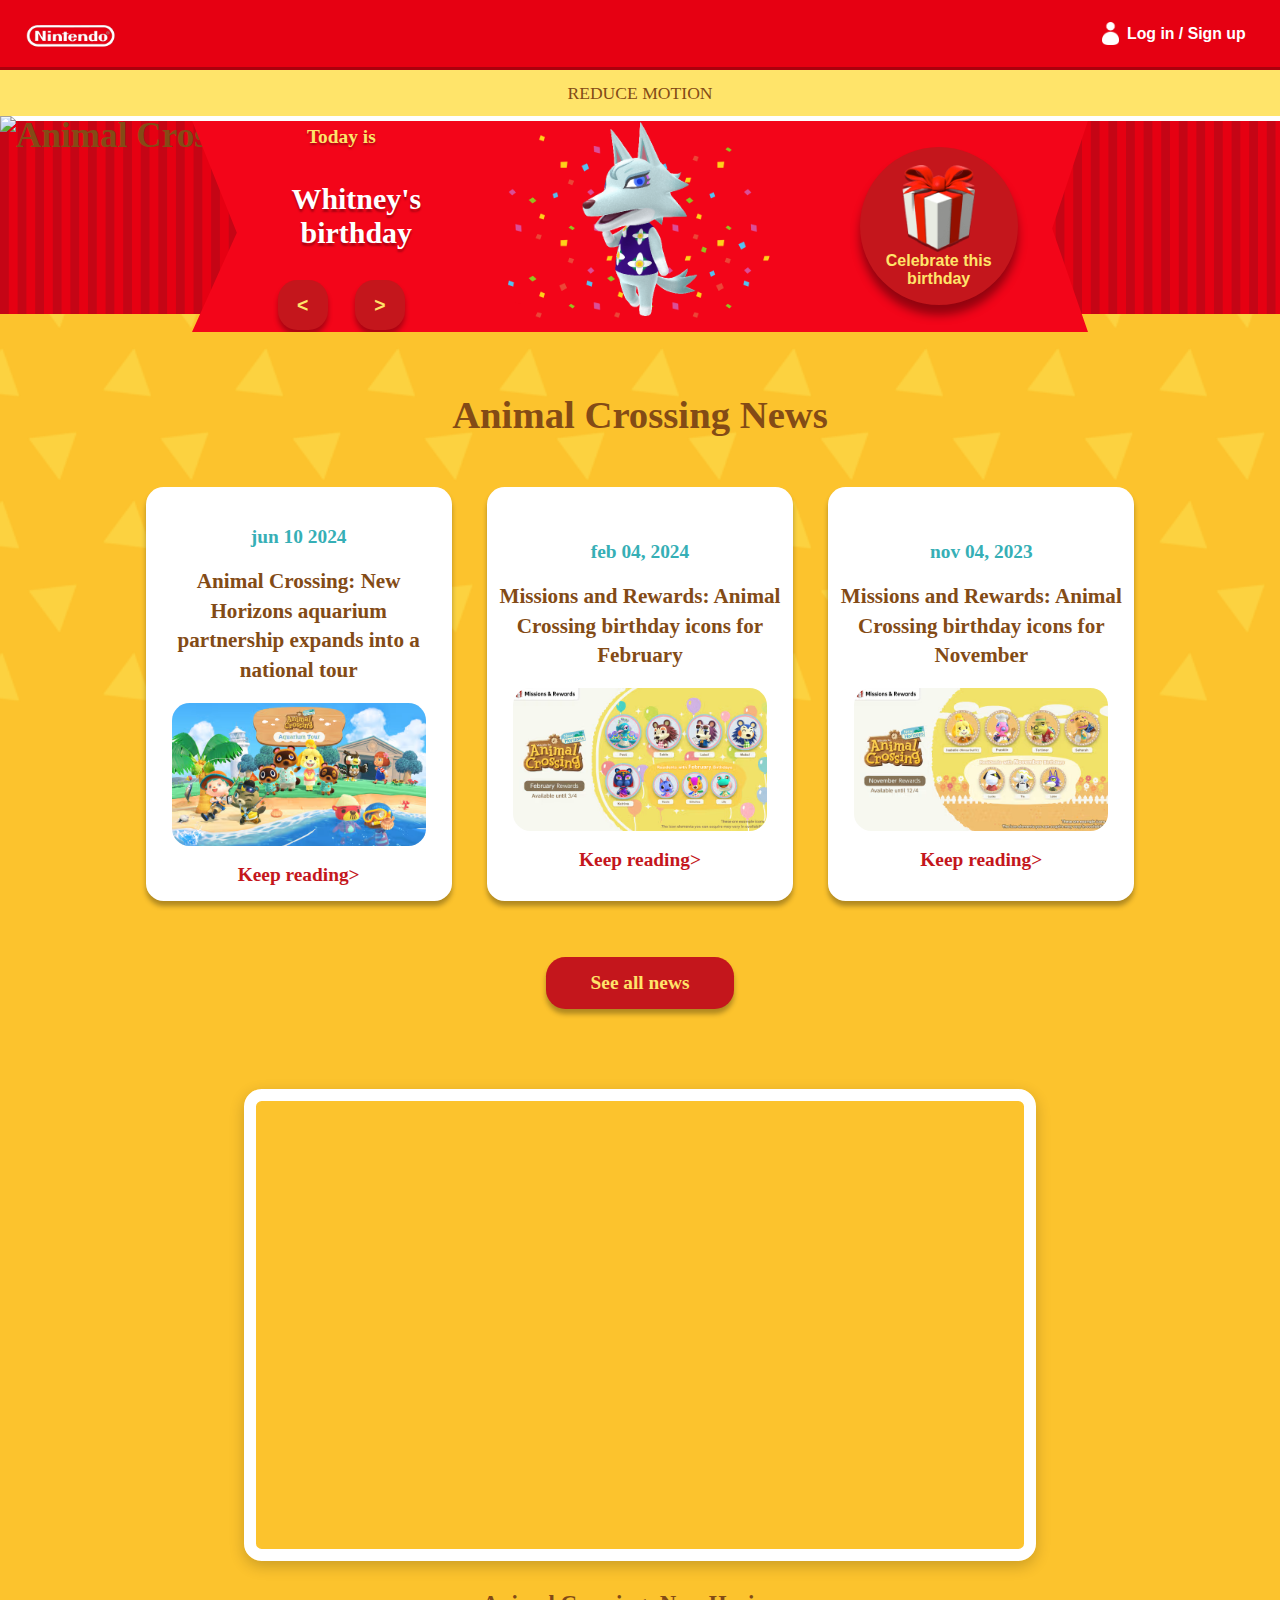
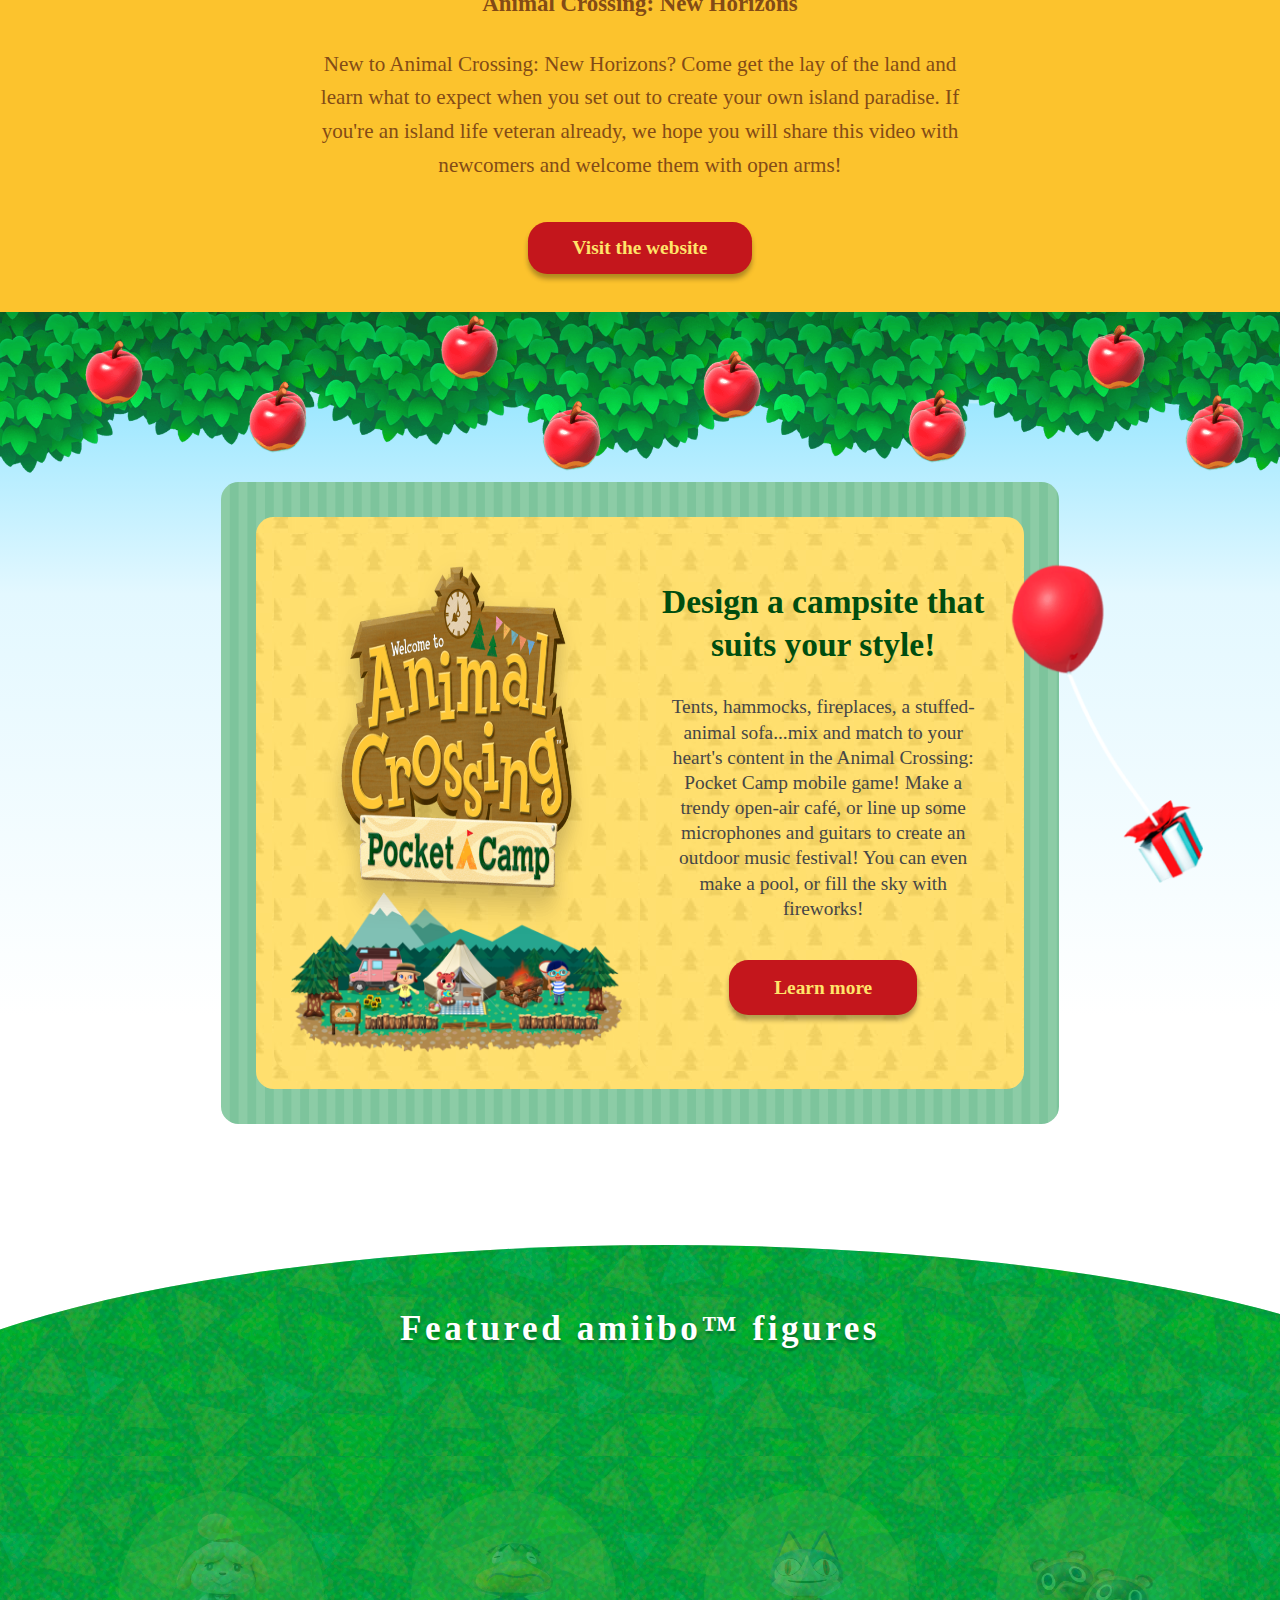
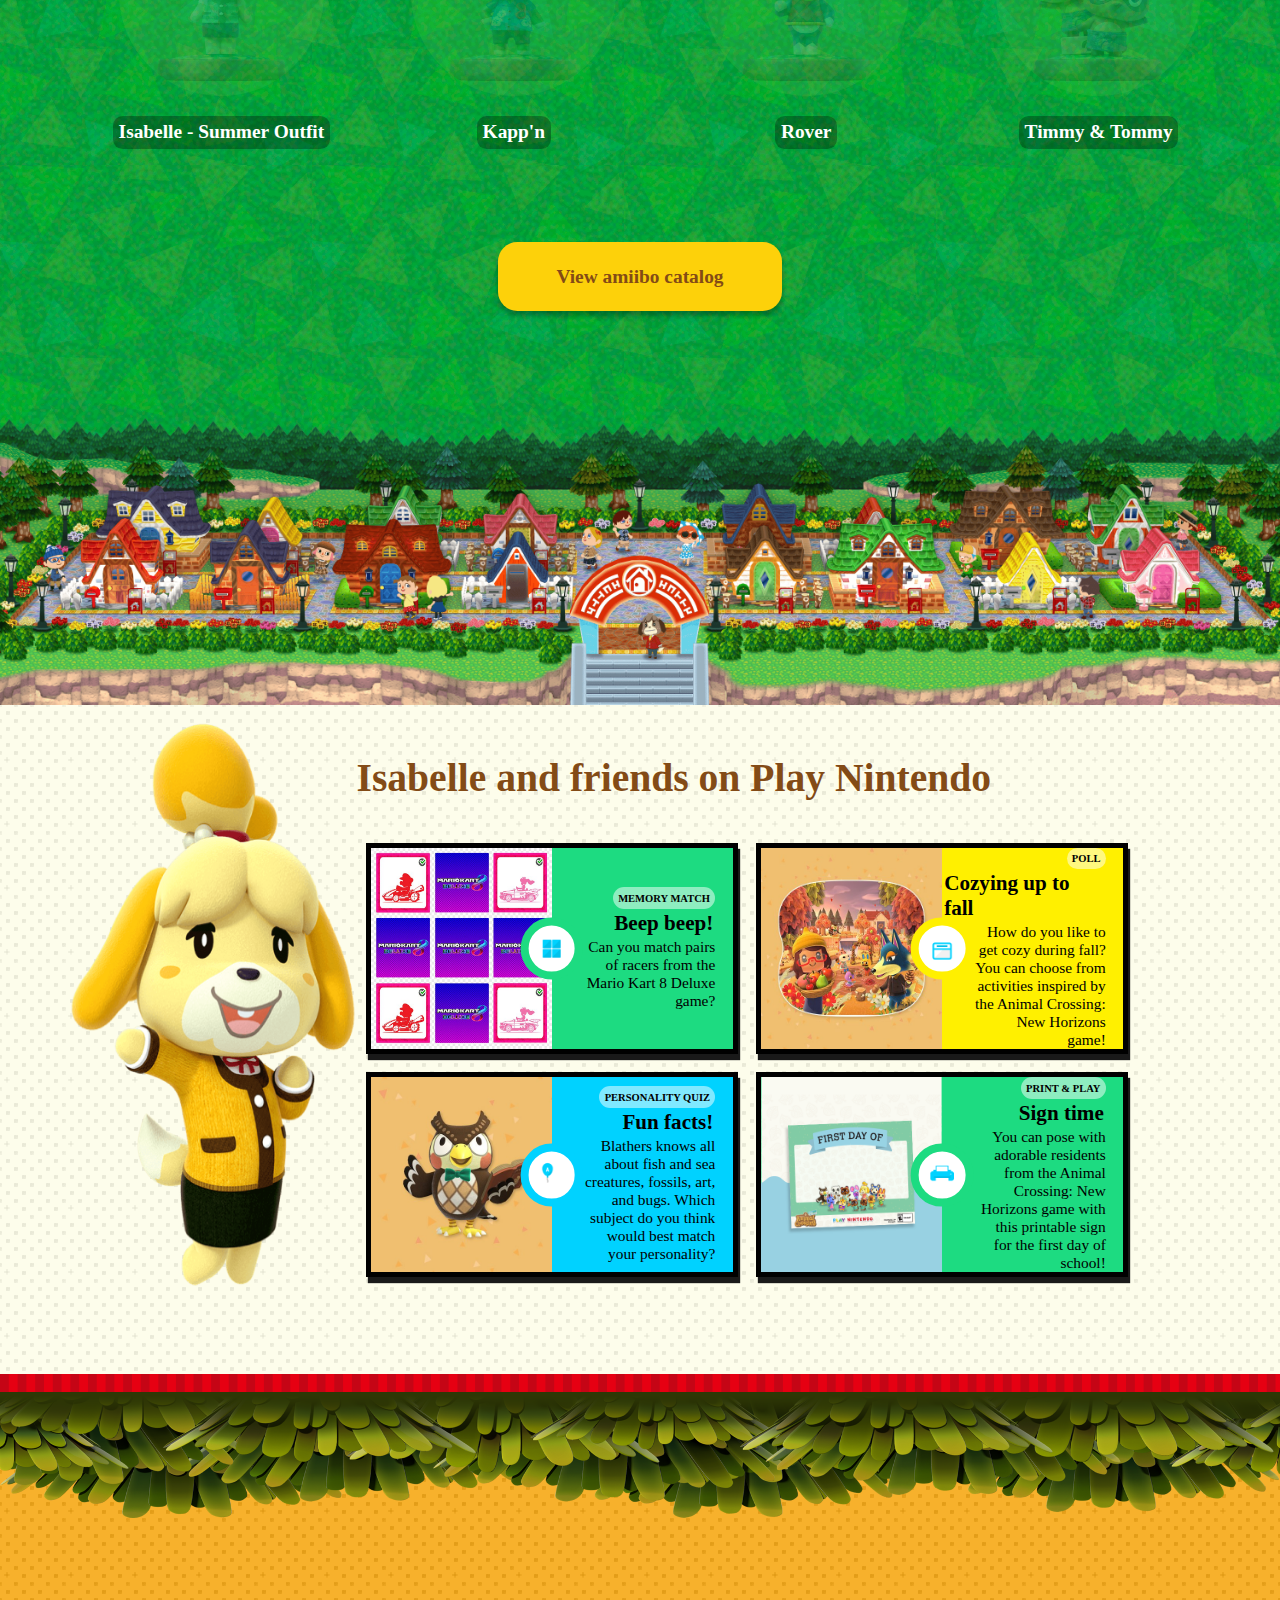
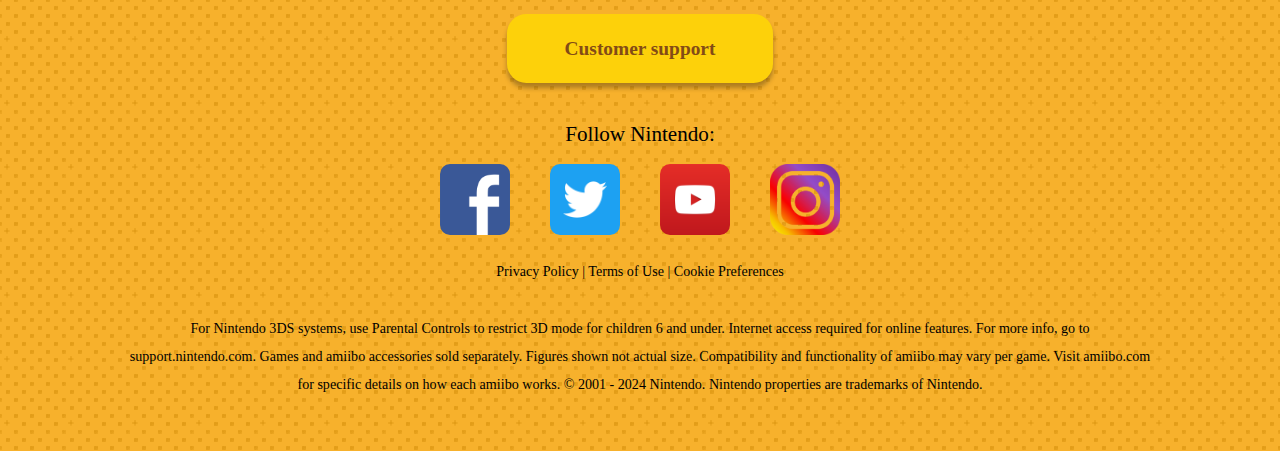
==== commit 37c9b6fa: "s" ====
--- a/index.html
+++ b/index.html
@@ -67,7 +67,9 @@
               src="Images/Aquarium.png"
               alt="Afbeelding van het Animal Crossing aquarium"
             />
-            <a href="news.html" aria-label="lees meer over">Keep reading></a>
+            <!-- bron: MDN Web Docs - ARIA labels- https://developer.mozilla.org/en-US/docs/Web/Accessibility/ARIA -->
+            <a href="news.html" aria-label="lees meer over Animal Crossing: New Horizons aquarium partnership expands into a
+            national tour">Keep reading></a>
           </article>
           <article>
             <time datetime="2024-02-04">feb 04, 2024</time>
@@ -78,7 +80,7 @@
               src="Images/Missions_Rewards-Icons.png"
               alt="Animal Crossing verjaardagspictogrammen voor februari"
             />
-            <a href="news.html">Keep reading></a>
+            <a href="news.html" aria-label="lees meer over Missions and Rewards: Animal Crossing birthday icons for February">Keep reading></a>
           </article>
           <article>
             <time datetime="2023-11-04">nov 04, 2023</time>
@@ -89,7 +91,7 @@
               src="Images/MissionsRewards2.png"
               alt="Animal Crossing verjaardagspictogrammen voor november"
             />
-            <a href="news.html">Keep reading></a>
+            <a href="news.html" aria-label="lees meer over Missions and Rewards: Animal Crossing birthday icons for November">Keep reading></a>
           </article>
         </div>
         <div>
@@ -152,7 +154,7 @@
                 microphones and guitars to create an outdoor music festival! You
                 can even make a pool, or fill the sky with fireworks!
               </p>
-              <a href="news.html" class="button">Learn more</a>
+              <a href="news.html" class="button" aria-label="Leer meer over Design a campsite that suits your style">Learn more</a>
             </div>
           </div>
         </article>
--- a/style.css
+++ b/style.css
@@ -47,6 +47,7 @@
     background-image: linear-gradient(to right, red, orange, yellow, green, blue, indigo, violet, red);
     animation: button-rainbow 2s linear infinite;
     cursor: pointer;
+    color: #000000;
 }
 
 @keyframes button-rainbow {
@@ -148,6 +149,8 @@
 /**********************/
 /* code voor de rode ribbon */
 /**********************/
+
+/* bron: Clippy - CSS clip-path maker- https://bennettfeely.com/clippy/ */
 
 .home main>section:nth-of-type(1) article:nth-of-type(1) {
     z-index: 4;
@@ -432,8 +435,8 @@
     box-shadow: 0px 5px 15px rgba(0, 0, 0, 0.2);
     border: 0.7em solid white;
     border-radius: 1em;
-    width: 50.2em;
-    height: 28.25em;
+    width: 60vw;
+    height: 35vw;
 }
 
 main>section:nth-of-type(3) p {
@@ -696,6 +699,8 @@
     position: relative;
 }
 
+
+/* bron: Clippy - CSS clip-path maker- https://bennettfeely.com/clippy/ */
 main>div:nth-of-type(3) {
     position: relative;
     clip-path: ellipse(65% 60% at 52% 100%);
@@ -968,6 +973,8 @@
     background-image: url(Images/triangles-orange-2x.png);
     background-color: #F47F33;;
 }
+
+/* bron: Clippy - CSS clip-path maker- https://bennettfeely.com/clippy/ */
 .newsPage>header>section:nth-of-type(1) {
     background-image: url(Images/scene-bg.jpg);
     background-size: 100%;
@@ -995,6 +1002,8 @@
     margin-bottom: -6em;
 }
 
+
+/* bron: Clippy - CSS clip-path maker- https://bennettfeely.com/clippy/ */
 .newsPage>header>section:nth-of-type(2) {
 z-index: 4;
 height: 5em;
@@ -1020,6 +1029,7 @@
 /*  Artikelen  */
 /**********************/
 
+/* bron: Complete Guide to Grid - CSS Tricks- https://css-tricks.com/snippets/css/complete-guide-grid/ */
 .newsPage > main > section:nth-of-type(1) {
     width: 80%;
     margin: 0 auto;
@@ -1039,55 +1049,3 @@
 .newsPage > main > section:nth-of-type(1)>a[class="button"] {
     grid-column: span 3;
 }
-
-
-
-
-
-/* 
-@media (max-width: 480px) {
-
-    main>section:nth-of-type(2)>div:nth-of-type(2) {
-        flex-direction: column;
-        padding: 1px;
-    }
-
-    main>section:nth-of-type(2)>div:nth-of-type(2) article {
-        width: 90%;
-    
-    }
-
-    img[src="Images/char-balloon_2x.png"] {
-        display: none;
-    }
-
-
-    img[src="Images/apple_2.png"] {
-        display: none;
-    }
-
-    img[src="Images/char-isabelle_2x.png"] {
-        display: none;
-    }
-
-    main > section:nth-of-type(6) div > div  {
-        flex-direction: column;
-        padding: 1px;
-    }
-
-
-main>section:nth-of-type(4) article div{
-    flex-direction: column;
-    width: 100%;
-}
-
-main>section:nth-of-type(4) article div>div {
-    width: 100%;
-    padding: 1px;
-}
-
-main>section:nth-of-type(4) article {
-    margin: 8px;
-    width: 64%;
-}
-} */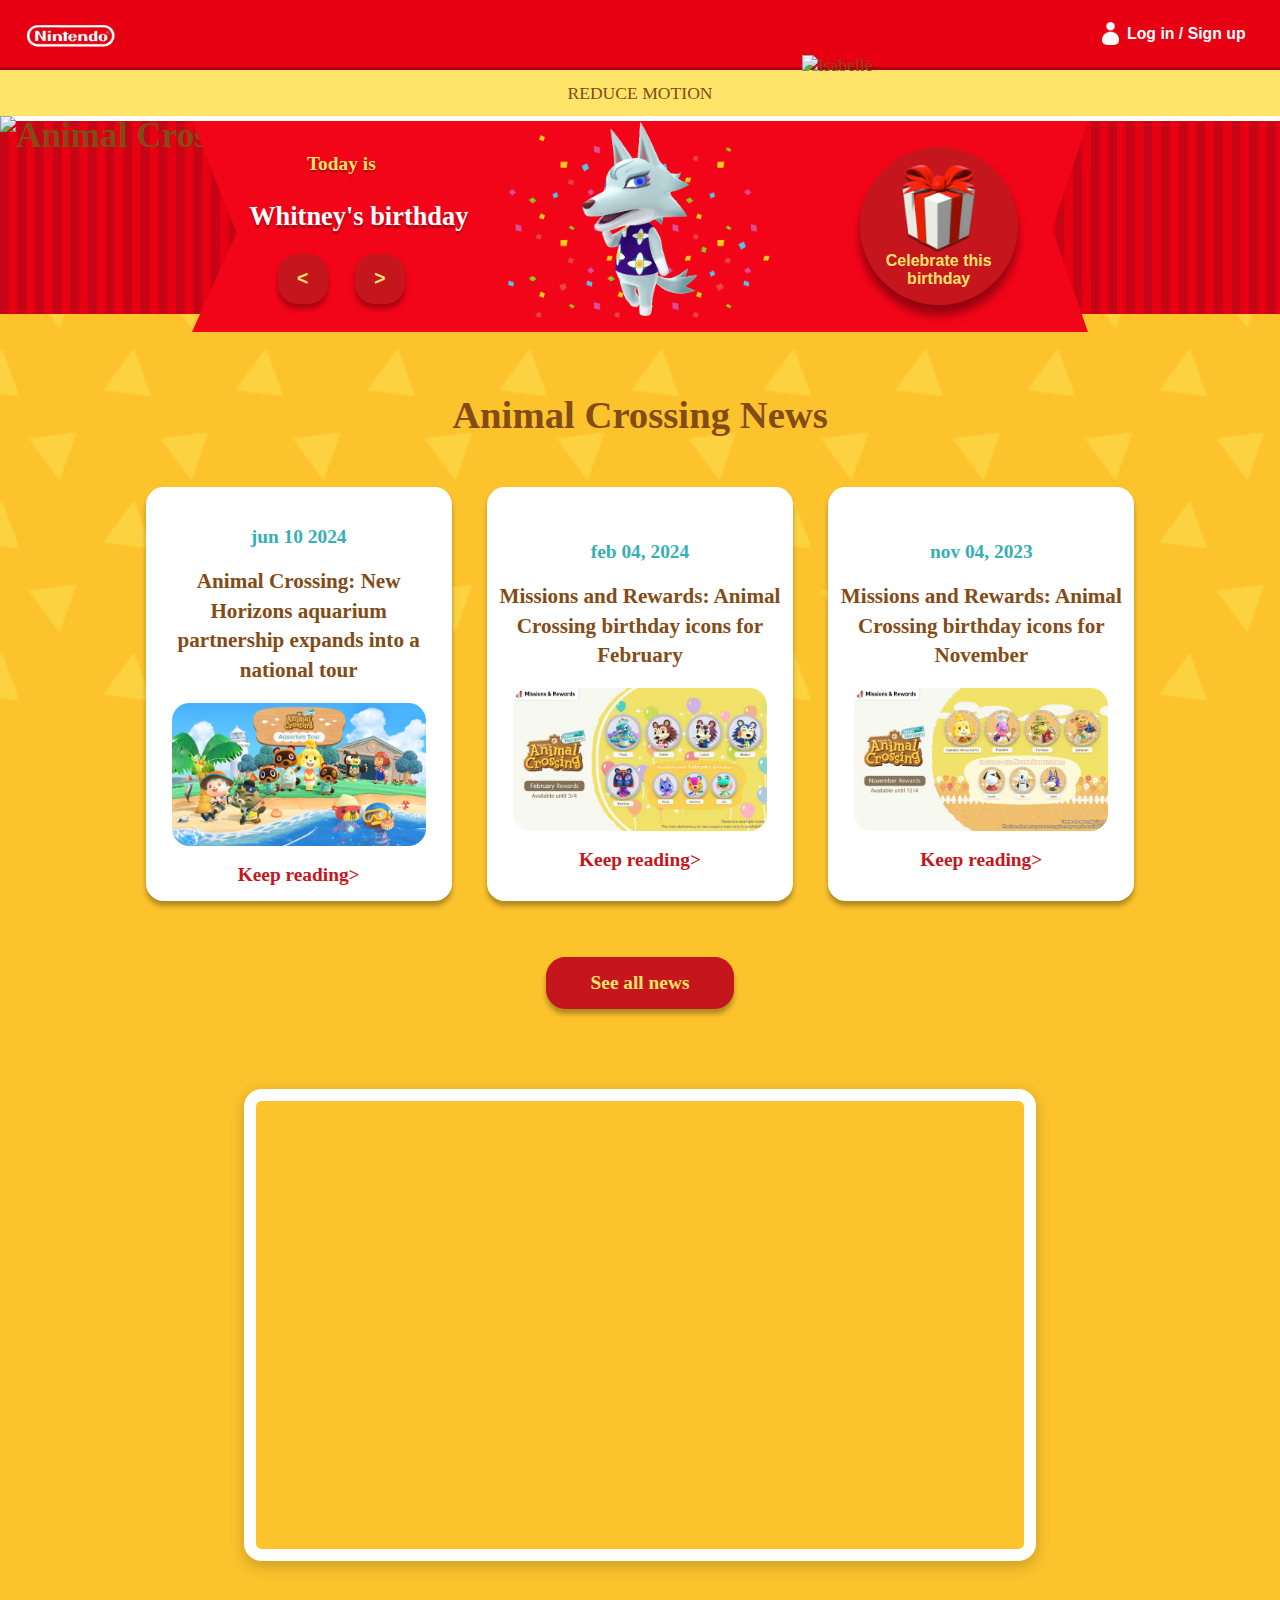
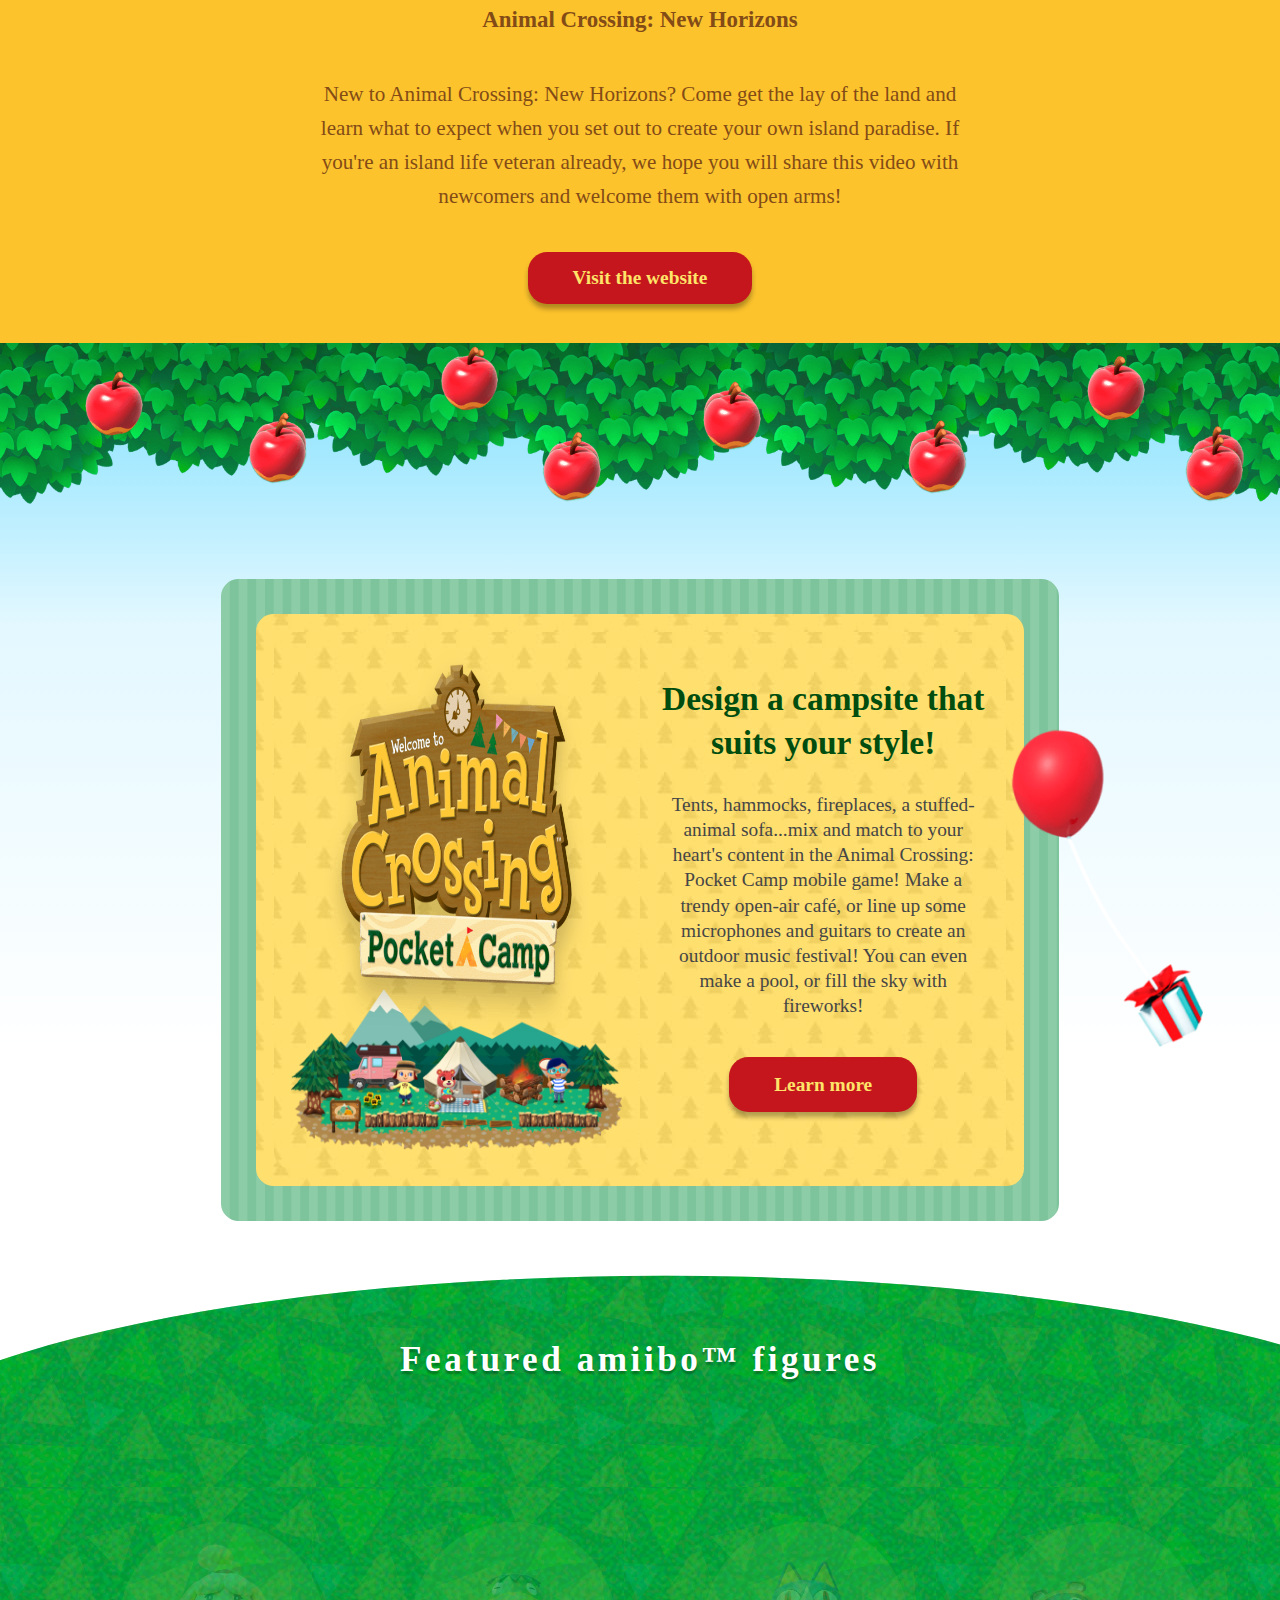
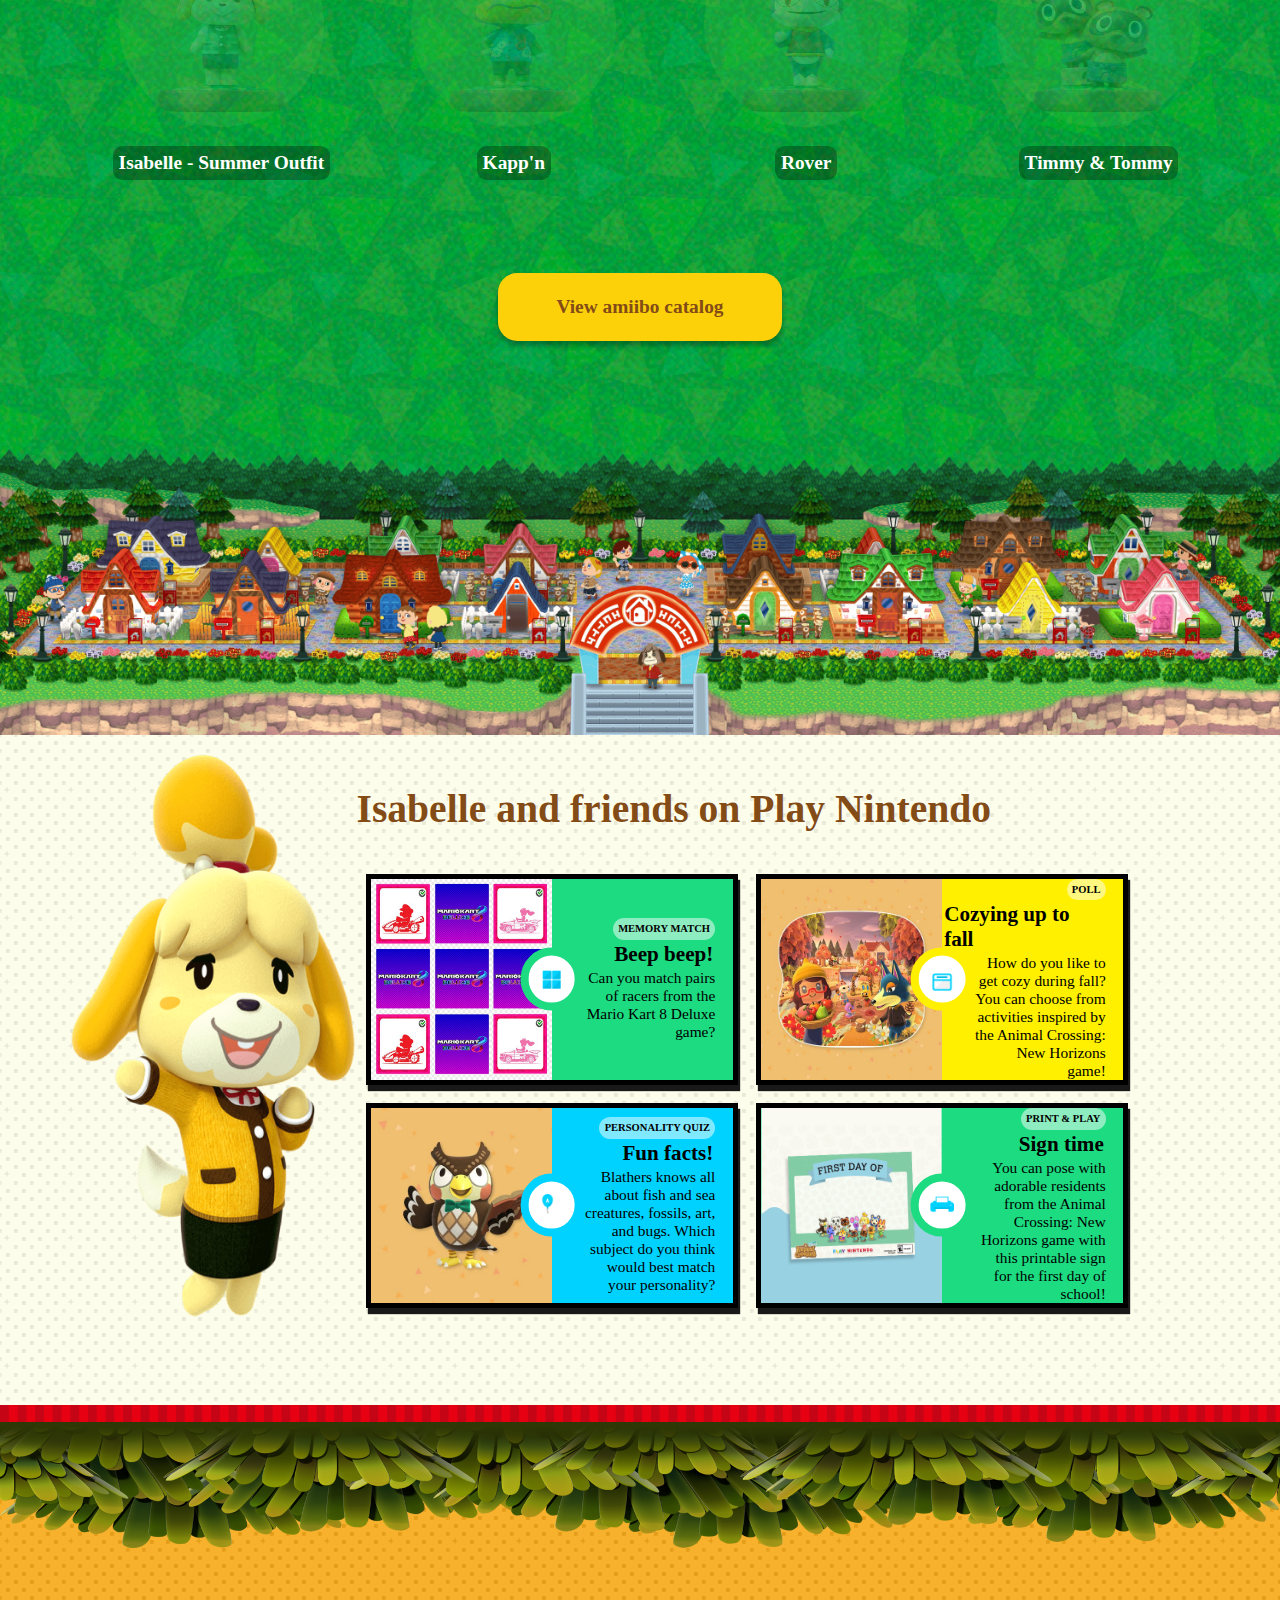
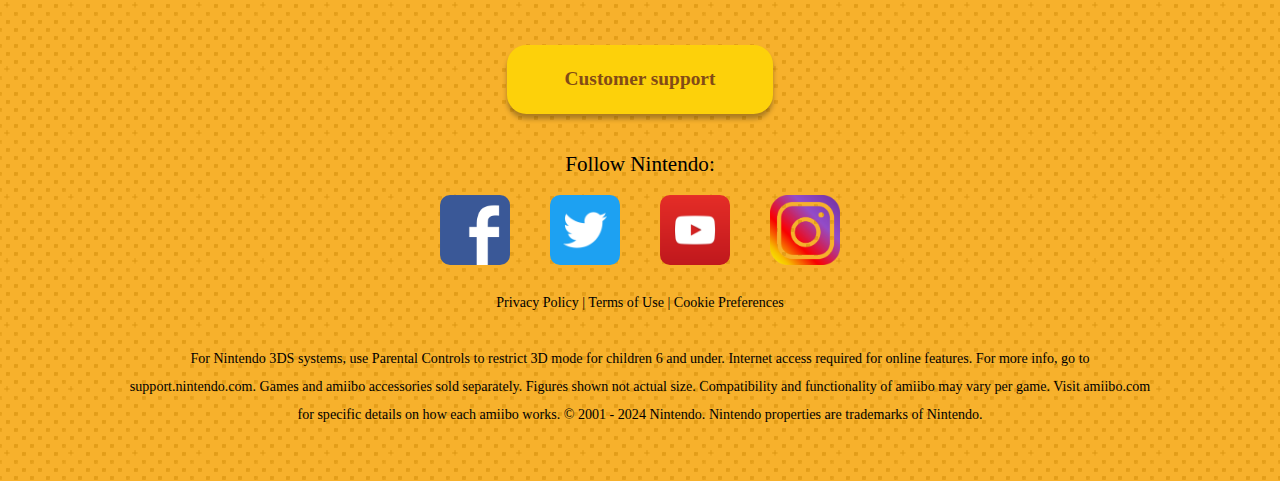
==== commit 6da89c16: "h" ====
--- a/index.html
+++ b/index.html
@@ -1,34 +1,41 @@
 <!DOCTYPE html>
 <html lang="en">
-  <head>
+<head>
     <meta charset="UTF-8" />
     <meta http-equiv="X-UA-Compatible" content="IE=edge" />
     <meta name="viewport" content="width=device-width, initial-scale=1.0" />
     <link rel="stylesheet" href="style.css" />
     <title>Animal Crossing</title>
-  </head>
-  <body class="home">
+</head>
+<body class="home">
     <header>
-      <nav>
-        <img src="Images/Nintendo-logo-white.png" alt="Nintendo logo in wit" />
-        <section>
-          <img src="Images/profile.png" alt="Profielicoon" />
-          <a href="news.html">Log in / Sign up</a>
-        </section>
-      </nav>
-
-      <div>
-        <p>REDUCE MOTION</p>
-      </div>
-      <h1><img src="Images/backgroundImage.png" alt="Animal Crossing" /></h1>
+        <nav>
+            <img src="Images/Nintendo-logo-white.png" alt="Nintendo logo in wit" />
+            <section>
+                <img src="Images/profile.png" alt="Profielicoon" />
+                <a href="news.html">Log in / Sign up</a>
+            </section>
+        </nav>
+
+        <div class="reduce-motion">
+            <p>REDUCE MOTION</p>
+        </div>
+        <div>
+            <span>Hello I'm Charlotte!</span>
+        </div>
+        <img src="images/isabelle-fornt-page.png" alt="Isabelle">
+        <h1><img src="Images/backgroundImage.png" alt="Animal Crossing" /></h1>
     </header>
+    <script src="script.js"></script>
+
+ 
 
     <main>
       <section>
         <article>
           <section>
-            <h5>Today is</h5>
-            <h3>Whitney's birthday</h3>
+            <span>Today is</span>
+            <h2>Whitney's birthday</h2>
             <div>
               <button>&lt;</button>
               <button>></button>
@@ -68,8 +75,12 @@
               alt="Afbeelding van het Animal Crossing aquarium"
             />
             <!-- bron: MDN Web Docs - ARIA labels- https://developer.mozilla.org/en-US/docs/Web/Accessibility/ARIA -->
-            <a href="news.html" aria-label="lees meer over Animal Crossing: New Horizons aquarium partnership expands into a
-            national tour">Keep reading></a>
+            <a
+              href="news.html"
+              aria-label="lees meer over Animal Crossing: New Horizons aquarium partnership expands into a
+            national tour"
+              >Keep reading></a
+            >
           </article>
           <article>
             <time datetime="2024-02-04">feb 04, 2024</time>
@@ -80,7 +91,11 @@
               src="Images/Missions_Rewards-Icons.png"
               alt="Animal Crossing verjaardagspictogrammen voor februari"
             />
-            <a href="news.html" aria-label="lees meer over Missions and Rewards: Animal Crossing birthday icons for February">Keep reading></a>
+            <a
+              href="news.html"
+              aria-label="lees meer over Missions and Rewards: Animal Crossing birthday icons for February"
+              >Keep reading></a
+            >
           </article>
           <article>
             <time datetime="2023-11-04">nov 04, 2023</time>
@@ -91,7 +106,11 @@
               src="Images/MissionsRewards2.png"
               alt="Animal Crossing verjaardagspictogrammen voor november"
             />
-            <a href="news.html" aria-label="lees meer over Missions and Rewards: Animal Crossing birthday icons for November">Keep reading></a>
+            <a
+              href="news.html"
+              aria-label="lees meer over Missions and Rewards: Animal Crossing birthday icons for November"
+              >Keep reading></a
+            >
           </article>
         </div>
         <div>
@@ -105,7 +124,7 @@
             src="https://www.youtube.com/embed/TepsG9MkgHo"
             title="YouTube video over Animal Crossing: New Horizons"
           ></iframe>
-          <h4>Animal Crossing: New Horizons</h4>
+          <h3>Animal Crossing: New Horizons</h3>
           <p>
             New to Animal Crossing: New Horizons? Come get the lay of the land
             and learn what to expect when you set out to create your own island
@@ -154,7 +173,12 @@
                 microphones and guitars to create an outdoor music festival! You
                 can even make a pool, or fill the sky with fireworks!
               </p>
-              <a href="news.html" class="button" aria-label="Leer meer over Design a campsite that suits your style">Learn more</a>
+              <a
+                href="news.html"
+                class="button"
+                aria-label="Leer meer over Design a campsite that suits your style"
+                >Learn more</a
+              >
             </div>
           </div>
         </article>
--- a/style.css
+++ b/style.css
@@ -2,9 +2,7 @@
 /* alegmeen */
 /**********************/
 
-
 *::selection {
-
     background-color: pink;
     color: black;
 }
@@ -12,17 +10,15 @@
 *:focus {
     background-color: rgb(231, 209, 238);
     color: black;
-    
 }
 
 body {
     padding: 0;
     margin: 0;
-    font-family: 'Arvo', georgia, ;
+    font-family: 'Arvo', Georgia, serif;
     font-size: 1.1em;
     color: #834b16;
 }
-
 
 p {
     margin: 0;
@@ -56,8 +52,6 @@
     }
 }
 
-
-
 /**********************/
 /* navbar en header */
 /**********************/
@@ -68,19 +62,59 @@
     position: relative;
 }
 
-header h1 img{
+header h1 img {
     width: 100%;
     height: auto;
     display: block;
     z-index: 1;
 }
 
+
+/**********************/
+/* Fade in tekst ballon */
+/**********************/
+header > div:nth-of-type(2) {
+    background-color: white;
+    padding: 1.5em 2em 3em 2em;
+    position: absolute;
+    top: 50%;
+    left: 45%;
+    clip-path: polygon(0% 0%, 100% 0%, 100% 75%, 87% 75%, 100% 99%, 59% 76%, 0% 75%);
+    z-index: 3;
+    border-radius: 20px;
+    transition: opacity 1s; /* Smooth transition over 1 second */
+    opacity: 0; /* Initially hidden */
+}
+
+header > div:nth-of-type(2) > span {
+    font-size: 1.5em;
+}
+
+header > img:nth-of-type(1) {
+    position: absolute;
+    z-index: 3;
+    width: 350px;
+    right: 10%;
+    top: 35%;
+}
+
+header > img:nth-of-type(1):hover {
+    cursor: pointer;
+}
+
+
+
+/**********************/
+/* Einde fade in tekst ballon */
+/**********************/
 header h1 {
     margin: 0;
     padding: 0;
-}
-
-header div {
+    position: relative;
+}
+
+
+header>div:nth-of-type(1) {
     background-color: #FFE46A;
     padding: 0.7em;
     display: flex;
@@ -151,7 +185,6 @@
 /**********************/
 
 /* bron: Clippy - CSS clip-path maker- https://bennettfeely.com/clippy/ */
-
 .home main>section:nth-of-type(1) article:nth-of-type(1) {
     z-index: 4;
     height: 12em;
@@ -179,9 +212,10 @@
     background: none;
     margin: 0;
     width: 100%;
-}
-
-article section:nth-of-type(1) h5 {
+
+}
+
+article section:nth-of-type(1) span {
     color: #ffe46a;
     font-weight: bold;
     text-shadow: 0 2px 2px rgba(0, 0, 0, 0.3);
@@ -190,12 +224,12 @@
 
 }
 
-article section:nth-of-type(1) h3 {
+article section:nth-of-type(1) h2 {
     color: white;
-    font-size: 1.7em;
+    font-size: 1.5em;
     text-shadow: 0 3px 2px rgba(0, 0, 0, 0.3);
-    text-align: center;
-    margin-left: 1em;
+    width: 100%;
+    margin-left: 3em;
 }
 
 
@@ -215,6 +249,7 @@
     border: none;
     box-shadow: 0 5px 5px 0 rgba(0, 0, 0, 0.3);
     text-align: center;
+    
 }
 
 article section {
@@ -242,7 +277,7 @@
 article section>button img[src="Images/birthday-giftbox_2x.png"] {
     width: 50%;
     z-index: 6;
-    
+
 }
 
 article section button:has(> img[src="Images/birthday-giftbox_2x.png"]) {
@@ -347,7 +382,8 @@
     align-items: stretch;
 }
 
-main>section:nth-of-type(2)>div:nth-of-type(2) article,.newsPage>main>section:nth-of-type(1) article {
+main>section:nth-of-type(2)>div:nth-of-type(2) article,
+.newsPage>main>section:nth-of-type(1) article {
     background-color: white;
     display: flex;
     flex-direction: column;
@@ -362,33 +398,38 @@
     box-shadow: 0 5px 5px 0 rgba(0, 0, 0, 0.3);
 }
 
-main>section:nth-of-type(2)>div:nth-of-type(2) article time, .newsPage>main>section:nth-of-type(1) article time {
+main>section:nth-of-type(2)>div:nth-of-type(2) article time,
+.newsPage>main>section:nth-of-type(1) article time {
     color: #36afb6;
     font-size: 1.1em;
     font-weight: bolder;
     margin: 1em;
 }
 
-main>section:nth-of-type(2)>div:nth-of-type(2) article p, .newsPage>main>section:nth-of-type(1) article p {
+main>section:nth-of-type(2)>div:nth-of-type(2) article p,
+.newsPage>main>section:nth-of-type(1) article p {
     font-size: 1.2em;
     line-height: 1.4;
     font-weight: bolder;
 }
 
-main>section:nth-of-type(2)>div:nth-of-type(2) article img, .newsPage>main>section:nth-of-type(1) article img {
+main>section:nth-of-type(2)>div:nth-of-type(2) article img,
+.newsPage>main>section:nth-of-type(1) article img {
     border-radius: 1em;
     margin: 1em;
     width: 90%;
 }
 
-main>section:nth-of-type(2)>div:nth-of-type(2) article a, .newsPage>main>section:nth-of-type(1) article a {
+main>section:nth-of-type(2)>div:nth-of-type(2) article a,
+.newsPage>main>section:nth-of-type(1) article a {
     text-decoration: none;
     color: #c4161c;
     font-size: 1.1em;
     font-weight: bold;
 }
 
-main>section:nth-of-type(2)>div:nth-of-type(2) article:hover, .newsPage>main>section:nth-of-type(1) article:hover {
+main>section:nth-of-type(2)>div:nth-of-type(2) article:hover,
+.newsPage>main>section:nth-of-type(1) article:hover {
     outline: 0.3em solid #c4161c;
     transform: scale(1.05);
     cursor: pointer;
@@ -399,7 +440,8 @@
     justify-content: center;
 }
 
-main>section:nth-of-type(2)>div:nth-of-type(2) article:hover a, .newsPage>main>section:nth-of-type(1) article:hover a {
+main>section:nth-of-type(2)>div:nth-of-type(2) article:hover a,
+.newsPage>main>section:nth-of-type(1) article:hover a {
     text-decoration: #f7aa18 underline wavy 3px;
 }
 
@@ -426,8 +468,9 @@
     width: 52%;
 }
 
-main>section:nth-of-type(3) article h4 {
+main>section:nth-of-type(3) article h3 {
     font-size: 1.3em;
+    margin: 2em;
 }
 
 iframe {
@@ -545,7 +588,7 @@
 /**********************/
 
 img[src="Images/apple_2.png"]:hover {
-    animation: shake 0.5s forwards, fall2 3s forwards 0.5s;
+    animation: shake 0.5s linear, fall2 3s forwards 0.5s;
 }
 
 @keyframes shake {
@@ -601,7 +644,7 @@
     background-image: linear-gradient(to right, #8ccca6 50%, #7dc49c 50%);
     background-size: 1em;
     align-items: center;
-    margin: 0.2em auto;
+    margin: 4em auto;
     padding: 2em;
     border-radius: 1em;
     z-index: 3;
@@ -934,7 +977,7 @@
     padding-bottom: 3em;
 }
 
-footer>section:nth-of-type(1) a[class="button"]  {
+footer>section:nth-of-type(1) a[class="button"] {
     margin-top: 5em;
 }
 
@@ -971,7 +1014,8 @@
 /**********************/
 .newsPage {
     background-image: url(Images/triangles-orange-2x.png);
-    background-color: #F47F33;;
+    background-color: #F47F33;
+    ;
 }
 
 /* bron: Clippy - CSS clip-path maker- https://bennettfeely.com/clippy/ */
@@ -981,39 +1025,39 @@
     height: 70%;
     clip-path: ellipse(62% 65% at 50% 39%);
     display: flex;
-    justify-content: center; 
-    align-items: center;    
-    flex-direction: row;     
+    justify-content: center;
+    align-items: center;
+    flex-direction: row;
 }
 
 .newsPage>header>section:nth-of-type(1) img {
-    width: 20%; 
+    width: 20%;
     margin: 0 -0.6em;
-    position: relative; 
+    position: relative;
 }
 
 .newsPage>header>section:nth-of-type(1) img:nth-of-type(1) {
-    z-index: 2; 
+    z-index: 2;
 
 }
 
 .newsPage>header>section:nth-of-type(1) img:nth-of-type(2) {
-    z-index: 1; 
+    z-index: 1;
     margin-bottom: -6em;
 }
 
 
 /* bron: Clippy - CSS clip-path maker- https://bennettfeely.com/clippy/ */
 .newsPage>header>section:nth-of-type(2) {
-z-index: 4;
-height: 5em;
-width: 70%;
-background-color: #b01519;
-clip-path: polygon(70% 0, 68% 50%, 70% 100%, 30% 100%, 32% 50%, 30% 0);
-margin: -2.5em auto 0 auto;
-display: flex;
-align-items: center;
-justify-content: center;
+    z-index: 4;
+    height: 5em;
+    width: 70%;
+    background-color: #b01519;
+    clip-path: polygon(70% 0, 68% 50%, 70% 100%, 30% 100%, 32% 50%, 30% 0);
+    margin: -2.5em auto 0 auto;
+    display: flex;
+    align-items: center;
+    justify-content: center;
 }
 
 
@@ -1030,22 +1074,22 @@
 /**********************/
 
 /* bron: Complete Guide to Grid - CSS Tricks- https://css-tricks.com/snippets/css/complete-guide-grid/ */
-.newsPage > main > section:nth-of-type(1) {
+.newsPage>main>section:nth-of-type(1) {
     width: 80%;
     margin: 0 auto;
     display: grid;
-    grid-template-columns: repeat(3, 1fr); 
-    gap: 2em; 
+    grid-template-columns: repeat(3, 1fr);
+    gap: 2em;
     margin-top: 2em;
     padding-bottom: 2em;
 
 }
 
-.newsPage > main > section:nth-of-type(1) article {
+.newsPage>main>section:nth-of-type(1) article {
     width: 20vw;
-    margin: 0 auto; 
-}
-
-.newsPage > main > section:nth-of-type(1)>a[class="button"] {
+    margin: 0 auto;
+}
+
+.newsPage>main>section:nth-of-type(1)>a[class="button"] {
     grid-column: span 3;
-}
+}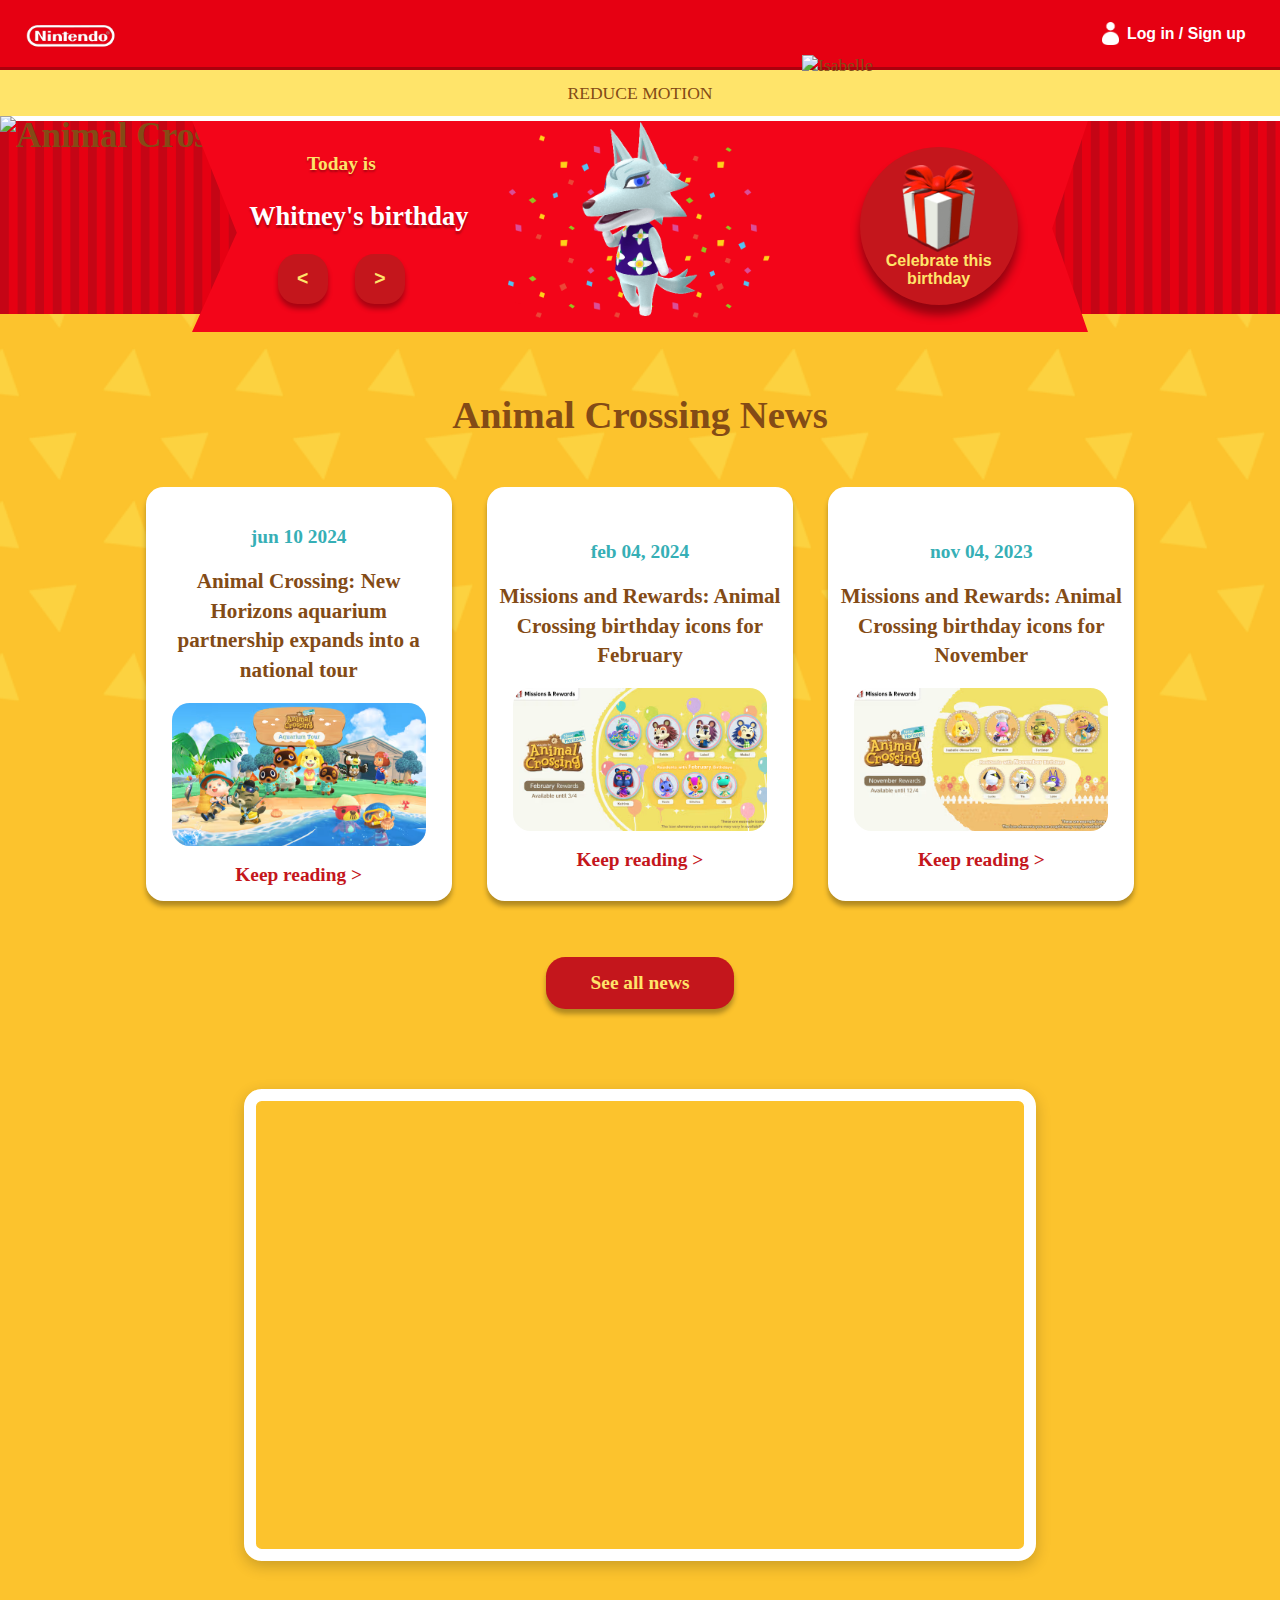
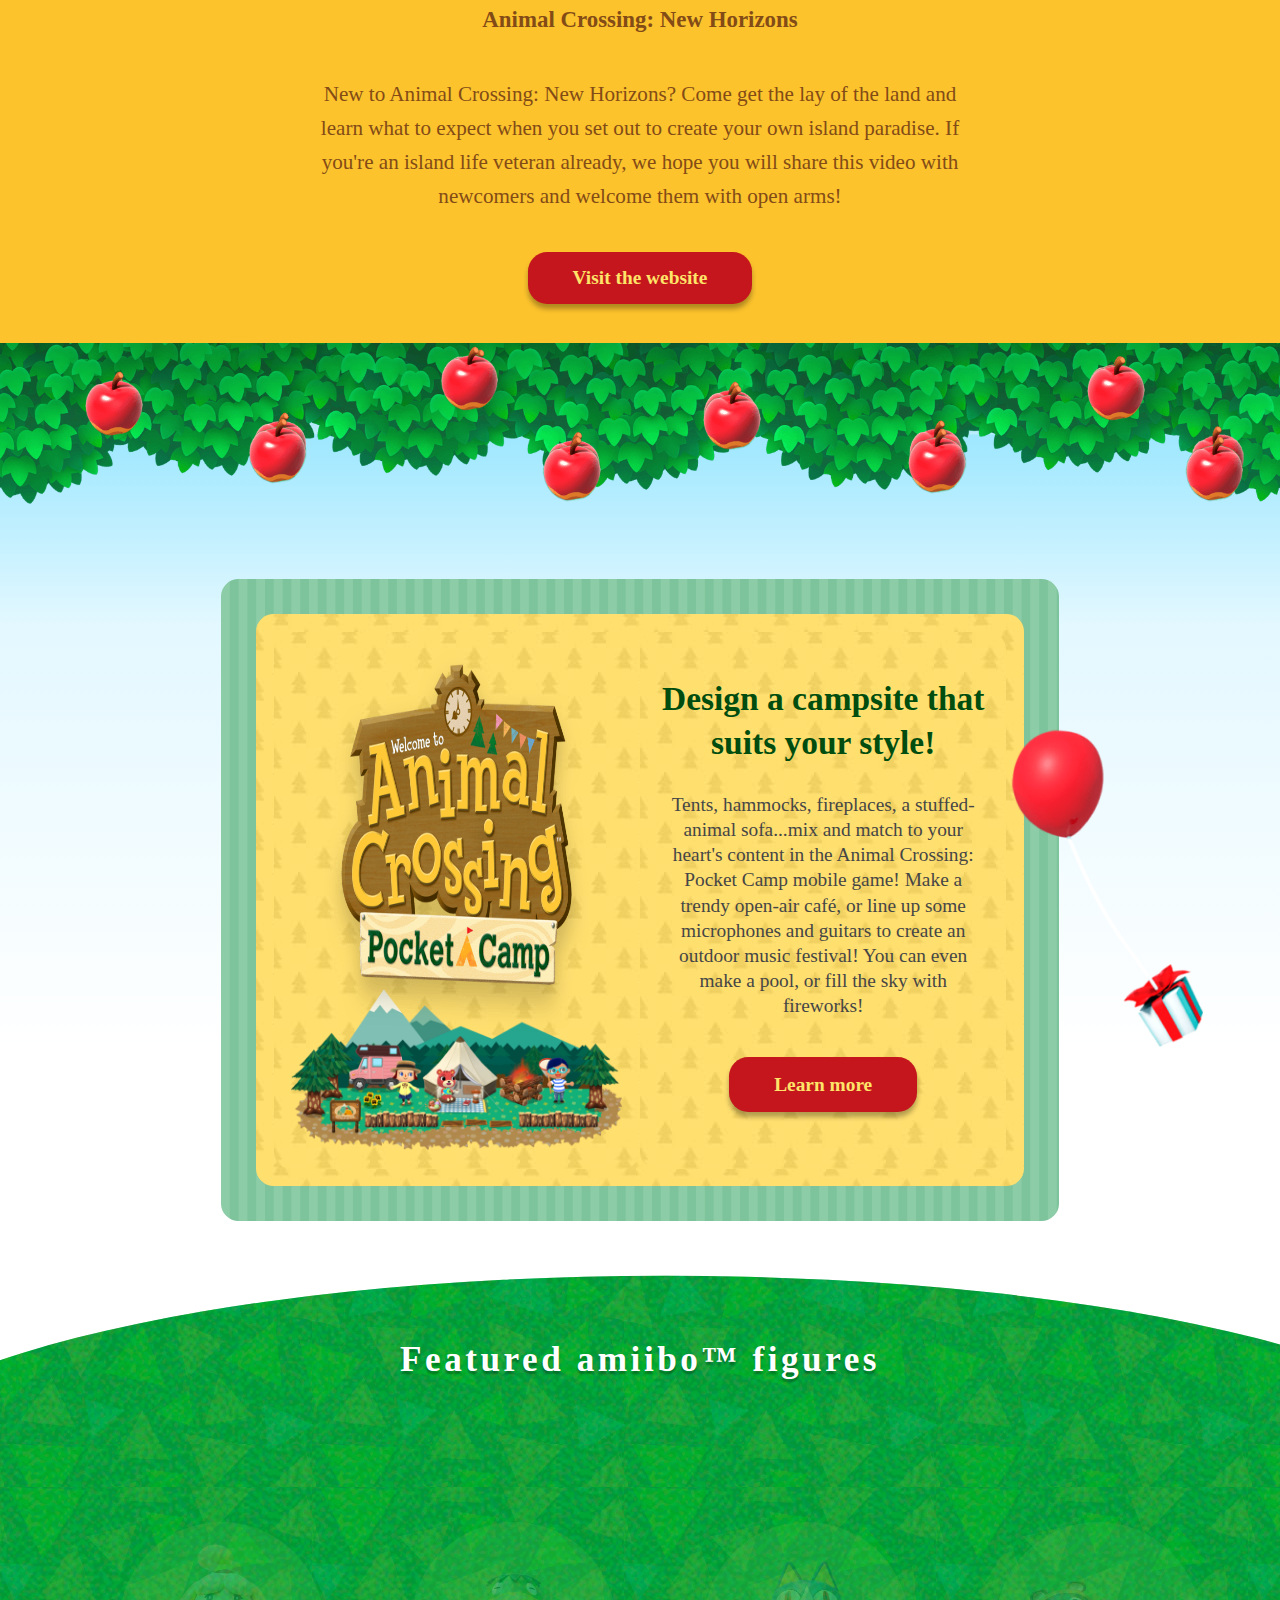
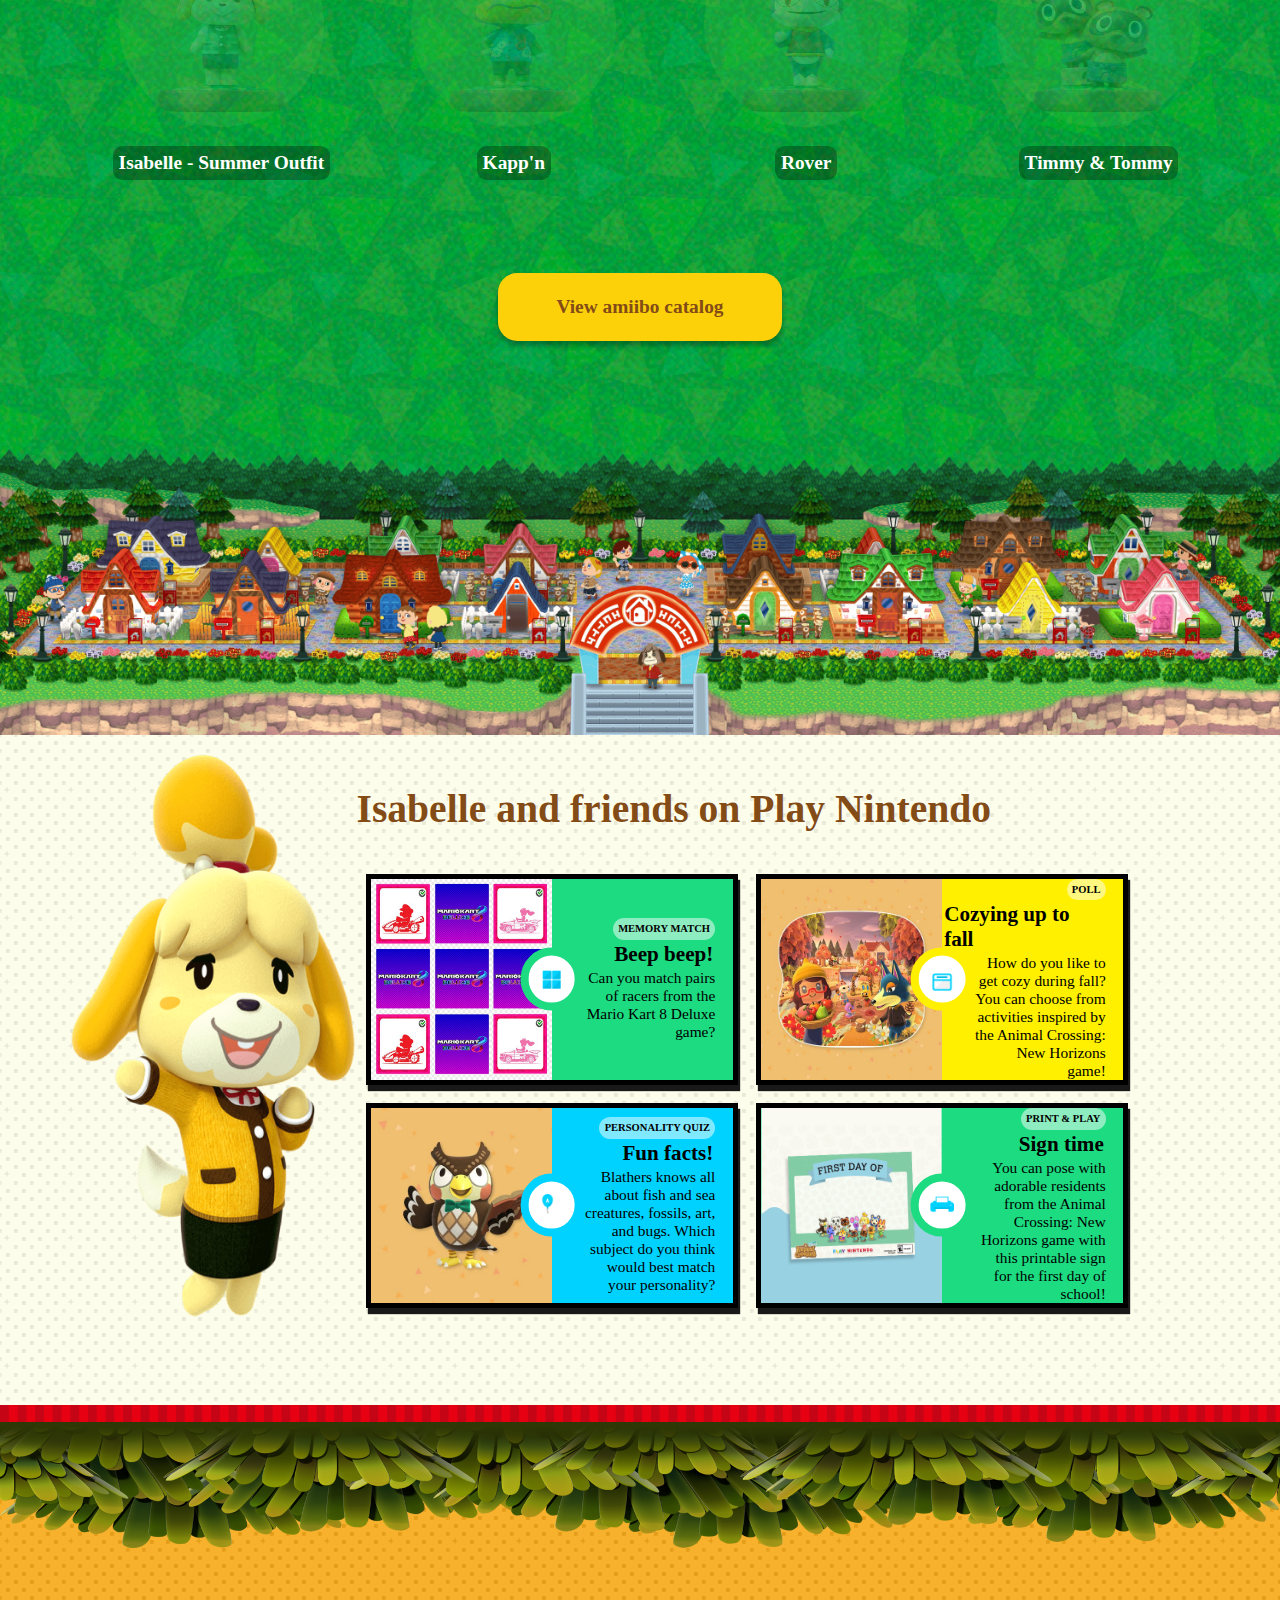
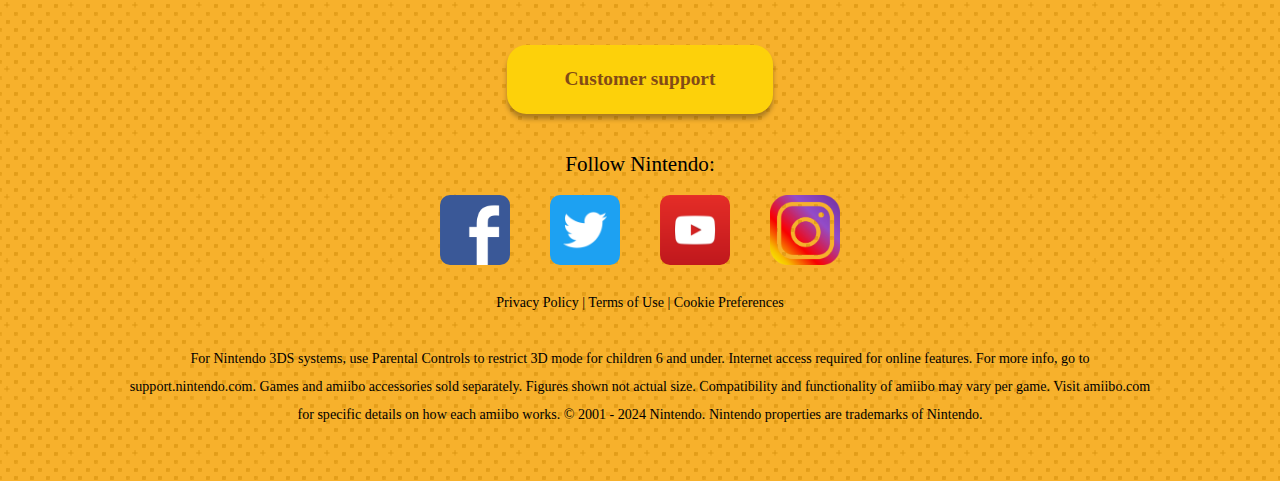
==== commit 719226c0: "h" ====
--- a/index.html
+++ b/index.html
@@ -79,7 +79,7 @@
               href="news.html"
               aria-label="lees meer over Animal Crossing: New Horizons aquarium partnership expands into a
             national tour"
-              >Keep reading></a
+              >Keep reading ></a
             >
           </article>
           <article>
@@ -94,7 +94,7 @@
             <a
               href="news.html"
               aria-label="lees meer over Missions and Rewards: Animal Crossing birthday icons for February"
-              >Keep reading></a
+              >Keep reading ></a
             >
           </article>
           <article>
@@ -109,7 +109,7 @@
             <a
               href="news.html"
               aria-label="lees meer over Missions and Rewards: Animal Crossing birthday icons for November"
-              >Keep reading></a
+              >Keep reading ></a
             >
           </article>
         </div>
--- a/style.css
+++ b/style.css
@@ -82,8 +82,8 @@
     clip-path: polygon(0% 0%, 100% 0%, 100% 75%, 87% 75%, 100% 99%, 59% 76%, 0% 75%);
     z-index: 3;
     border-radius: 20px;
-    transition: opacity 1s; /* Smooth transition over 1 second */
-    opacity: 0; /* Initially hidden */
+    transition: opacity 1s; 
+    opacity: 0; 
 }
 
 header > div:nth-of-type(2) > span {
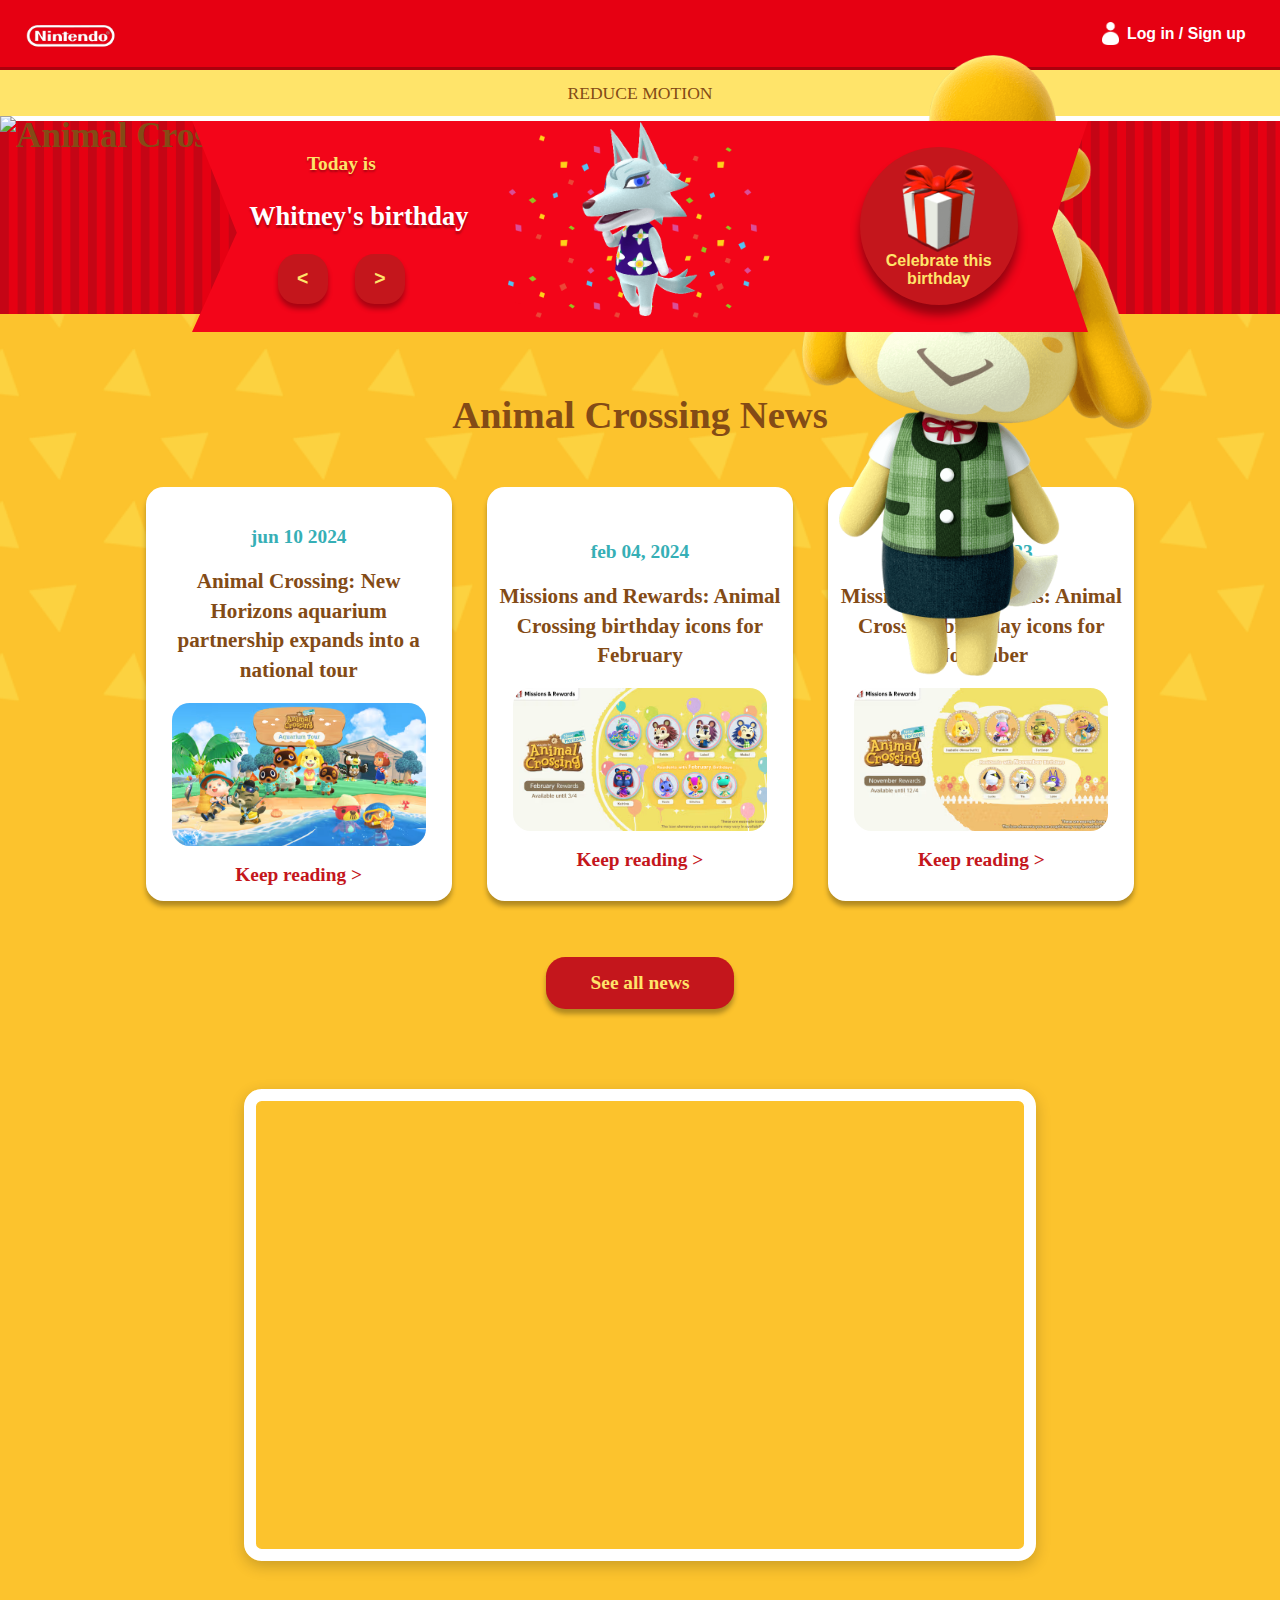
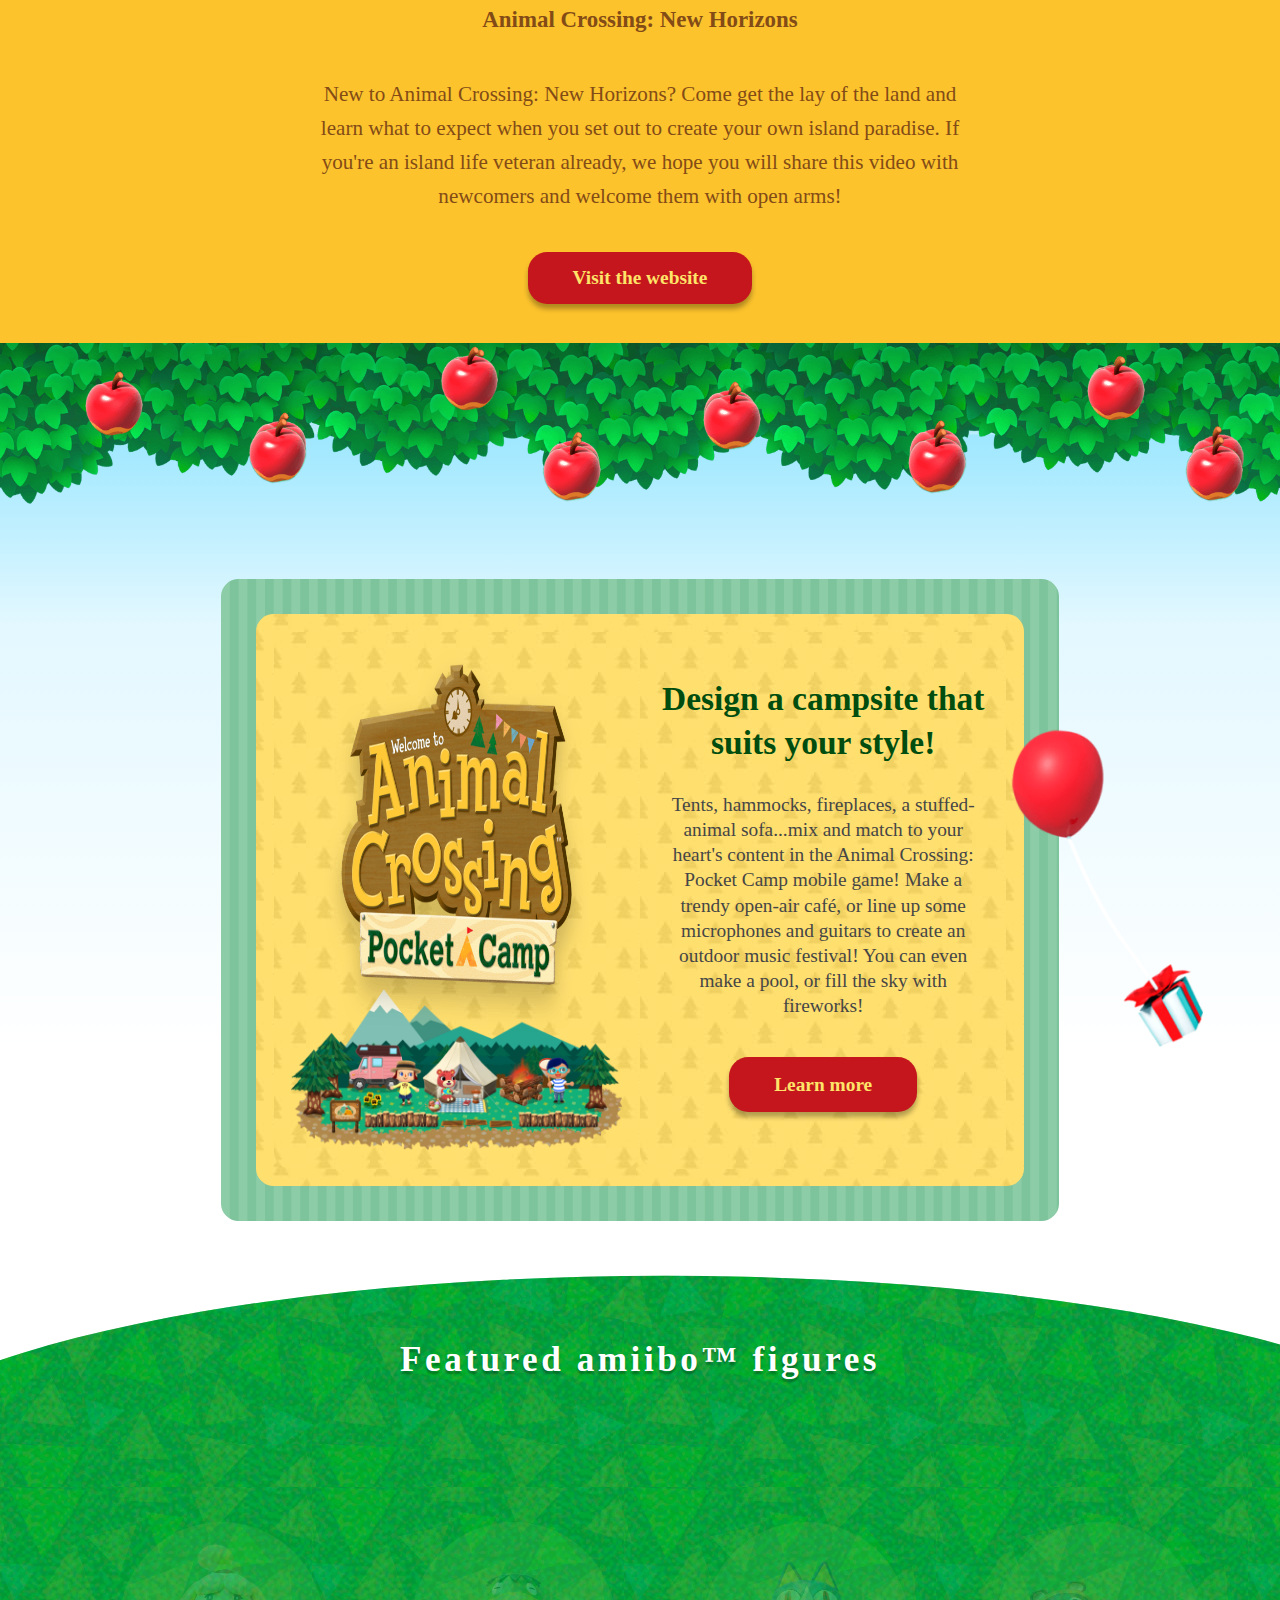
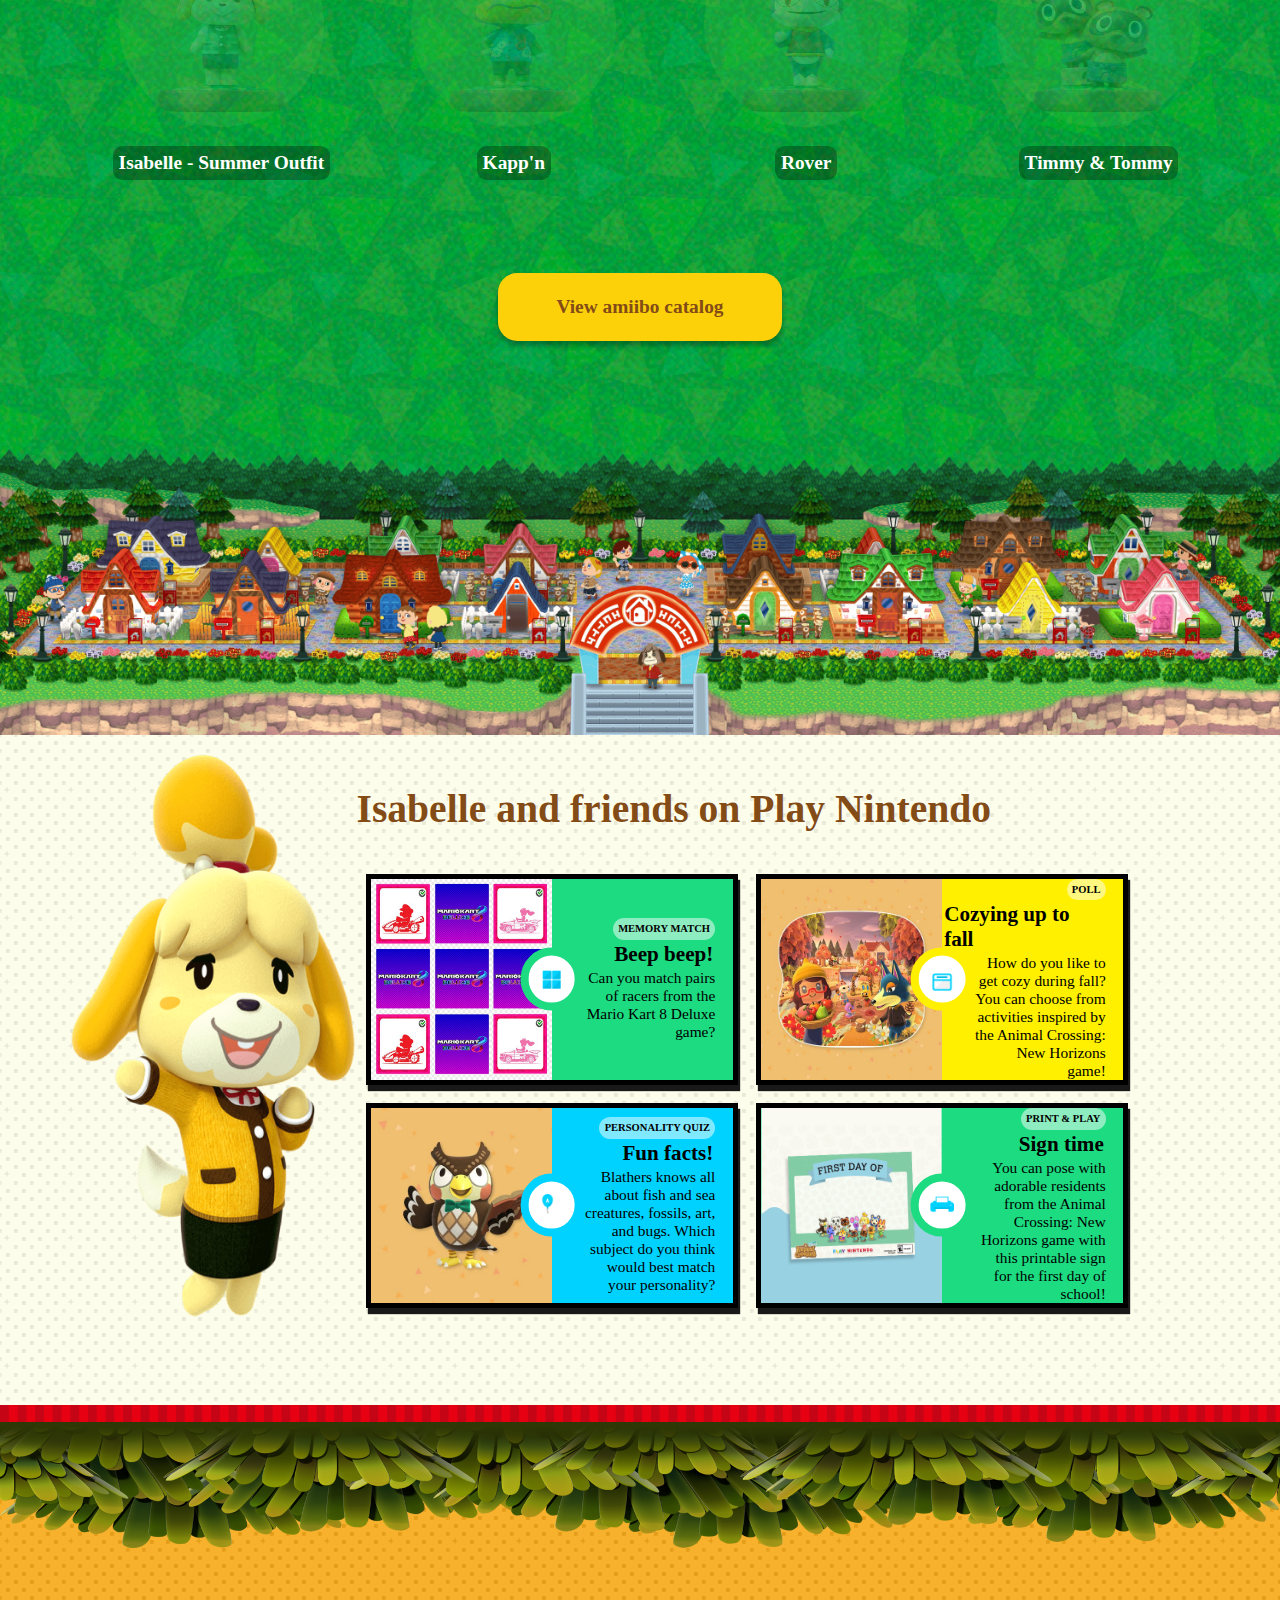
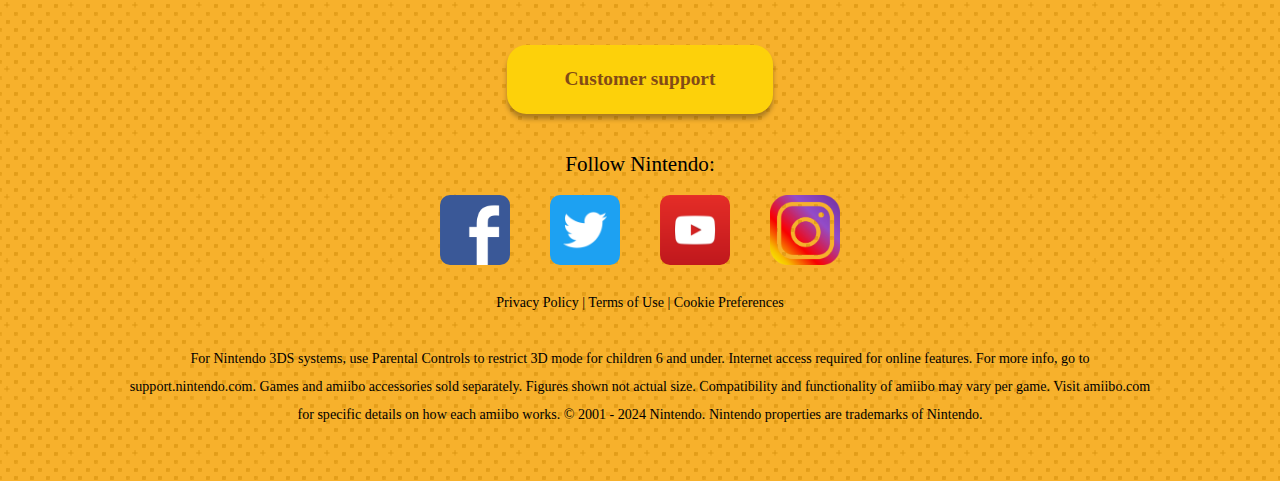
==== commit 03776617: "Update index.html" ====
--- a/index.html
+++ b/index.html
@@ -23,7 +23,7 @@
         <div>
             <span>Hello I'm Charlotte!</span>
         </div>
-        <img src="images/isabelle-fornt-page.png" alt="Isabelle">
+        <img src="Images/isabelle-fornt-page.png" alt="Isabelle">
         <h1><img src="Images/backgroundImage.png" alt="Animal Crossing" /></h1>
     </header>
     <script src="script.js"></script>
